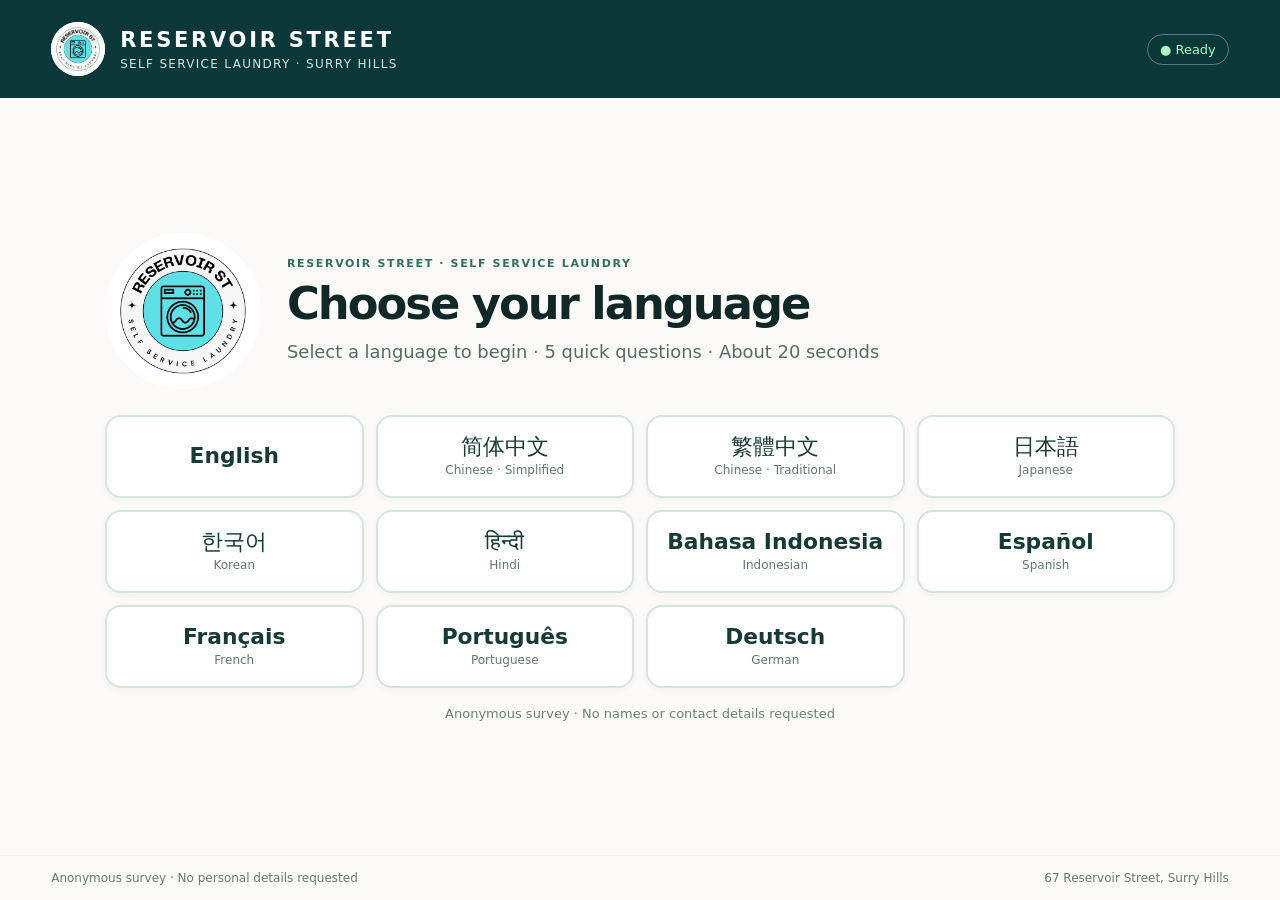
==== survey/index.html @ b6d3dd8f "Replace language dropdown with 11 large native-language tiles and original RSSL logo" ====
<!doctype html>
<html lang="en-AU">
<head>
  <meta charset="utf-8">
  <meta name="viewport" content="width=device-width, initial-scale=1, maximum-scale=1, viewport-fit=cover">
  <meta name="robots" content="noindex, nofollow">
  <meta name="application-name" content="RSSL Customer Survey">
  <meta name="theme-color" content="#0b3939">
  <meta name="description" content="Anonymous 20-second customer survey for Reservoir Street Self Service Laundry.">
  <link rel="manifest" href="manifest.webmanifest">
  <link rel="icon" href="../IMG_7178.jpeg" type="image/jpeg">
  <style>
:root { font-family: system-ui,-apple-system, BlinkMacSystemFont,"Segoe UI",Roboto,Arial,sans-serif; color:#102928; background:#e8f0ec; font-synthesis:none; }
* { box-sizing:border-box; } html,body{height:100%;margin:0} body{min-height:100dvh}
button{font:inherit;touch-action:manipulation;cursor:pointer;-webkit-tap-highlight-color:transparent}
.app-shell{min-height:100dvh;display:flex;flex-direction:column;max-width:1300px;margin:auto;background:#fbfaf6;box-shadow:0 0 45px #143e3720}
.topbar{display:flex;align-items:center;justify-content:space-between;gap:18px;background:#0b3939;color:#fff;padding:22px clamp(18px,4vw,54px)}
.brand{display:flex;align-items:center;gap:15px}.brand-mark{width:53px;height:53px;color:#c5efde;flex:none}.brand-mark svg{width:100%;height:100%}.brand-name{font-size:clamp(15px,2.1vw,21px);font-weight:850;letter-spacing:.13em}.brand-sub{margin-top:5px;font-size:clamp(9px,1.25vw,12px);letter-spacing:.11em;color:#cbe8df}
.connection{font-size:13px;padding:7px 12px;border:1px solid #ffffff55;border-radius:40px;white-space:nowrap}.connection.offline{color:#ffd29b;border-color:#eeb16d}.connection.online{color:#aff5c2}.connection.preview{color:#ffcf8a}
.setup-banner{background:#ffe5b8;color:#603812;padding:9px 26px;text-align:center;font-size:13px}
.view{flex:1;display:flex;justify-content:center;align-items:center;padding:clamp(24px,4vh,48px) clamp(20px,6vw,75px)}.panel{width:100%;max-width:960px;animation:rise .26s ease-out}
@keyframes rise{from{opacity:0;transform:translateY(10px)}to{opacity:1;transform:translateY(0)}}
.eyebrow{font-size:13px;font-weight:850;letter-spacing:.15em;text-transform:uppercase;color:#326f61;margin:0 0 14px}
h1{font-size:clamp(38px,6vw,67px);font-weight:780;letter-spacing:-.055em;line-height:1.07;margin:0;max-width:850px}p.subtitle{font-size:clamp(19px,2.35vw,26px);color:#526d67;line-height:1.4;margin:24px 0 35px;max-width:750px}
.hero-symbol{display:flex;align-items:center;gap:18px;margin-bottom:36px}.hero-symbol span{border-radius:22px;background:#e5f4ed;display:grid;place-items:center;width:66px;height:66px;font-size:32px}
.big-button{display:inline-flex;justify-content:center;align-items:center;gap:12px;min-height:78px;padding:18px 45px;border:0;border-radius:18px;background:#0b5a50;color:white;font-size:24px;font-weight:780;box-shadow:0 6px 18px #13493a24}.big-button:active{transform:scale(.99)}.big-button:focus-visible,.option:focus-visible,.link-button:focus-visible{outline:4px solid #dbab53;outline-offset:3px}
.muted{color:#69827b;font-size:15px;margin-top:22px}.question-head{display:flex;justify-content:space-between;align-items:center;gap:20px;margin-bottom:15px}.step{color:#406f64;font-size:16px;font-weight:800}.progress{display:flex;gap:8px;width:240px;max-width:45%}.progress b{height:7px;border-radius:20px;background:#e4eae6;flex:1}.progress b.active{background:#0d7662}
.question{font-size:clamp(31px,4.8vw,53px);font-weight:780;letter-spacing:-.05em;line-height:1.12;margin:0 0 14px}.help{font-size:17px;color:#60776e;margin:0 0 23px}
.options{display:grid;grid-template-columns:repeat(2,minmax(0,1fr));gap:14px}.option{display:flex;align-items:center;justify-content:space-between;text-align:left;padding:18px 24px;border:2px solid #d4e4dc;background:white;color:#173e38;border-radius:18px;min-height:84px;font-size:clamp(18px,2.1vw,23px);font-weight:720;line-height:1.25;box-shadow:0 1px 5px #19352b0d}.option:after{content:"↗";font-size:23px;font-weight:500;color:#89aca1;flex:none;margin-left:10px}.option:active{background:#dceddf;border-color:#0b7763}
.actions{display:flex;justify-content:space-between;align-items:center;gap:20px;margin-top:25px}.link-button{border:0;background:none;padding:15px 5px;color:#47685c;text-decoration:underline;text-underline-offset:4px;font-size:17px}.skip{margin-left:auto}
.complete-mark{width:80px;height:80px;display:grid;place-items:center;font-size:43px;color:#fff;background:#0f8069;border-radius:50%;margin-bottom:27px}
.note-box{background:#e9f5ef;border-left:5px solid #0f8069;border-radius:9px;padding:12px 16px;color:#406056;margin:30px 0;font-size:16px}.note-box.warn{border-color:#db8c25;background:#fff2db}
.footer{padding:15px clamp(18px,4vw,54px);display:flex;justify-content:space-between;gap:20px;color:#647b72;border-top:1px solid #e7ece6;font-size:12px}
@media(max-width:700px){.topbar{padding:14px 18px}.brand-mark{width:42px;height:42px}.brand-sub{font-size:9px}.connection{font-size:10px;padding:5px 7px}.view{align-items:flex-start;padding:28px 20px}.options{grid-template-columns:1fr;gap:10px}.option{min-height:66px;padding:13px 18px;font-size:19px}.big-button{width:100%;min-height:70px}.footer{font-size:10px;flex-direction:column;gap:4px}p.subtitle{margin:20px 0 26px}.hero-symbol{margin-bottom:22px}.question{font-size:34px}}
@media(max-height:650px) and (min-width:700px){.view{padding-top:15px;padding-bottom:15px}.option{min-height:64px;padding:11px 20px}.options{gap:10px}.question{font-size:38px}.help{margin-bottom:12px}.topbar{padding-top:10px;padding-bottom:10px}.footer{padding-top:7px;padding-bottom:7px}}
@media(prefers-reduced-motion:reduce){.panel{animation:none}}


/* Language selection, tap targets and compact tablet layouts. */
.topbar-side{display:flex;align-items:center;justify-content:flex-end;gap:12px;flex-wrap:wrap}
.language-control{display:flex;align-items:center;gap:9px}
.language-label{color:#c5e8df;font-size:11px;white-space:nowrap;font-weight:750;letter-spacing:.04em}
.language-select{font:inherit;font-size:16px;min-height:45px;max-width:205px;border-radius:10px;
  background:#f8fdfa;color:#153b34;border:1px solid #9bbeb1;padding:8px 11px;cursor:pointer}
.language-select:focus-visible{outline:3px solid #ffd487;outline-offset:2px}
@media(max-width:780px){
  .topbar{flex-wrap:wrap}
  .topbar-side{width:100%;justify-content:space-between;flex-wrap:nowrap}
  .language-label{font-size:10px}
  .language-select{max-width:180px;min-width:120px;font-size:15px}
  .connection{font-size:11px}
}

/* Kiosk first screen: logo and native-language tiles, no language dropdown. */
.brand-logo{height:54px;width:54px;flex:none;object-fit:cover;border-radius:50%;background:#fff}
.welcome-panel{max-width:1070px}
.welcome-intro{display:flex;align-items:center;justify-content:center;gap:26px;margin-bottom:26px}
.welcome-logo{display:block;width:156px;height:156px;object-fit:contain;border-radius:50%;background:#fff;flex:none}
.welcome-intro-text{min-width:0;flex:1}
.welcome-intro .eyebrow{font-size:11px;margin:0 0 10px}
.welcome-title{font-size:clamp(30px,3.5vw,48px);letter-spacing:-.045em;line-height:1.09;margin:0}
.welcome-subtitle{font-size:clamp(15px,1.4vw,19px);line-height:1.4;color:#526d67;margin:11px 0 0}
.language-grid{display:grid;grid-template-columns:repeat(4,minmax(0,1fr));gap:12px}
.language-tile{display:flex;flex-direction:column;align-items:center;justify-content:center;gap:4px;
  min-height:83px;padding:12px 9px;background:white;color:#163a35;border:2px solid #d5e4dc;
  border-radius:16px;cursor:pointer;box-shadow:0 2px 7px #19352b0b;transition:background .1s,border-color .1s,transform .1s}
.language-tile:hover,.language-tile:focus-visible{outline:3px solid #7ec8bd;outline-offset:1px;border-color:#0b7869;background:#edfaf6}
.language-tile:active{transform:scale(.975);background:#d4f3ea}
.language-native{font-size:clamp(18px,1.7vw,23px);font-weight:750;line-height:1.22;text-align:center}
.language-english{font-size:12px;font-weight:500;line-height:1.15;color:#5d7970;text-align:center}
.welcome-footnote{color:#688279;font-size:13px;text-align:center;margin:18px 0 0}
.lang-return{border:1px solid #d1e2da;border-radius:12px;background:#f2f9f6;
  padding:10px 12px;font-size:14px;color:#345e53;font-weight:650;white-space:nowrap;cursor:pointer}
.lang-return:focus-visible{outline:3px solid #d7a647;outline-offset:2px}
@media(max-width:1000px){
  .language-grid{grid-template-columns:repeat(3,minmax(0,1fr))}
  .welcome-logo{width:126px;height:126px}
  .welcome-intro{gap:20px}
  .language-tile{min-height:76px}
}
@media(max-width:700px){
  .brand-logo{height:43px;width:43px}
  .welcome-intro{flex-direction:column;gap:10px;text-align:center;margin-bottom:20px}
  .welcome-logo{height:112px;width:112px}
  .welcome-title{font-size:31px}
  .welcome-intro .eyebrow{font-size:10px}
  .language-grid{grid-template-columns:repeat(2,minmax(0,1fr));gap:10px}
  .language-tile{min-height:74px;padding:10px 5px}
  .language-native{font-size:20px}
  .language-english{font-size:11px}
  .lang-return{font-size:12px;padding:8px 9px}
  .question-head{flex-wrap:wrap;gap:8px}
}
@media(max-height:820px) and (min-width:701px){
  .welcome-logo{width:108px;height:108px}
  .welcome-intro{margin-bottom:14px;gap:18px}
  .language-tile{min-height:70px}
  .welcome-footnote{margin-top:12px}
  .view{padding-top:20px;padding-bottom:20px}
}
</style>
  <title>Reservoir Street Laundry · Customer survey</title>
</head>
<body>
  <div class="app-shell">
    <header class="topbar">
      <div class="brand">
        <img class="brand-logo" src="../IMG_7178.jpeg" alt="Reservoir Street Self Service Laundry logo" width="54" height="54">
        <div><div class="brand-name">RESERVOIR STREET</div><div class="brand-sub">SELF SERVICE LAUNDRY · SURRY HILLS</div></div>
      </div>
      <div class="topbar-side"><span id="connection" class="connection" role="status" aria-live="polite">Checking connection</span></div>
    </header>

    <div id="setup-banner" class="setup-banner" hidden><strong>PREVIEW MODE</strong> — Survey works, but answers are not stored. Connect Supabase before using with customers.</div>

    <main id="view" class="view" aria-live="polite"><section class="panel"><h1>Choose your language</h1><p class="subtitle">The survey is starting. If this message remains, please refresh the page.</p></section></main>

    <footer class="footer"><span id="footer-message">Anonymous survey · No personal details requested</span><span>67 Reservoir Street, Surry Hills</span></footer>
  </div>
  <script>
window.addEventListener('error', function(e) {
  var conn = document.getElementById('connection');
  var view = document.getElementById('view');
  if (conn && conn.textContent === 'Checking connection') {
    conn.textContent = 'Survey loading error';
    if (view) { view.textContent = 'The survey could not start. Please refresh this page. If this continues, contact staff.'; }
  }
});
</script>
<script>
// PUBLIC browser configuration. Use only the Supabase publishable key.
// Never place your Supabase secret key, database password or service-role key here.
window.RSSL_CONFIG = {
  supabaseUrl: 'https://mfsdnfhoifahvlsjzzxf.supabase.co',
  publishableKey: 'sb_publishable_FOhCuYIbI-jyBeMecTG98g_VpzN276d'
};

</script>
<script>
(() => {
  'use strict';
  const cfg = window.RSSL_CONFIG || {};
  const live = /^https:\/\/[a-z0-9-]+\.supabase\.co\/?$/i.test(cfg.supabaseUrl || '') && !!cfg.publishableKey;
  const ENDPOINT = live ? cfg.supabaseUrl.replace(/\/$/,'') + '/rest/v1/rssl_customer_surveys' : '';
  const QUEUE_KEY = 'rssl-survey-pending-v1';
  const questions = [
    {key:'visit_type', title:'Is this your first visit?', help:'Tap one answer. There are just five quick questions.', choices:[['first','Yes, first time'],['repeat','No, I’ve been before'],['unsure','Prefer not to say']]},
    {key:'discovery_source', title:'How did you first hear about us?', help:'Think about when you originally discovered this laundry.', choices:[['google_maps','Google Maps'],['google_search','Google Search'],['walk_by','Walking past'],['recommendation','Friend or family'],['other','Something else'],['unsure','Can’t remember']]},
    {key:'google_today', title:'Did you use Google to find us today?', help:'This includes checking the address or requesting directions.', choices:[['maps','Yes — Google Maps'],['search','Yes — Google Search'],['both','Yes — both'],['no','No'],['unsure','Not sure']]},
    {key:'experience', title:'How has your visit been?', help:'No problem if you have only just arrived.', choices:[['excellent','Excellent'],['good','Good'],['needs_work','Could be better'],['not_finished','I haven’t finished yet']]},
    {key:'improvement', title:'What could we improve?', help:'Optional — choose the most important thing, or skip.', choices:[['nothing','Nothing — all good'],['machines','Machine availability'],['cleanliness','Cleanliness'],['prices','Pricing'],['payment','Card payment'],['instructions','Instructions / signage'],['other','Something else']]}
  ];

  const LANGUAGE_PACKS = {"en":{"ui":["A little feedback makes a big difference","How did you find us?","Five quick questions, about 20 seconds. No name or contact details needed.","Start survey →","Thank you for supporting a local business.","QUESTION","Cancel","← Back","Skip this question →","Skip & finish","Thank you!","Your feedback helps improve Reservoir Street Laundry.","Your anonymous response was received.","Saved on this tablet. Upload not yet confirmed.","Saved on this tablet. It will send when internet returns.","Preview only — responses are not saved.","Couldn't save this response. Please tell staff.","Finish","This screen resets for the next customer.","Anonymous survey · No personal details requested","No answers were recorded."],"q":[["Is this your first visit?","Select one answer.","Yes, first time","No, I've been before","Prefer not to say"],["How did you first hear about us?","Think of when you originally discovered this laundry.","Google Maps","Google Search","Walking past","Friend or family","Something else","Can't remember"],["Did you use Google to find us today?","Including searching for our address or directions.","Yes — Google Maps","Yes — Google Search","Yes — both","No","Not sure"],["How has your visit been?","It's fine if you haven't finished yet.","Excellent","Good","Could be better","I haven't finished yet"],["What could we improve?","Optional — choose one, or skip.","Nothing — all good","Machine availability","Cleanliness","Pricing","Card payment","Instructions / signage","Something else"]]},"zh-CN":{"ui":["您的反馈让我们做得更好","您是怎样找到我们的？","只需回答五个简短问题，约20秒，无需填写个人信息。","开始问卷 →","感谢您支持本地商家。","问题","取消","← 返回","跳过此题 →","跳过并完成","谢谢您！","您的反馈将帮助我们改善洗衣店服务。","已收到您的匿名反馈。","已保存在本设备，但尚未确认上传成功。","已保存在本设备，联网后将自动上传。","预览模式：答案不会保存。","无法保存回答，请告知工作人员。","完成","页面将自动重置，供下一位顾客使用。","匿名问卷 · 无需填写个人信息","未记录任何回答。"],"q":[["这是您第一次来吗？","请选择一项。","是的，第一次","不是，我以前来过","不愿回答"],["您最初是怎样知道这家洗衣店的？","请回想第一次发现本店的方式。","谷歌地图","谷歌搜索","路过看到","朋友或家人推荐","其他方式","记不清了"],["您今天有使用谷歌来找我们吗？","包括查询地址或导航路线。","是，谷歌地图","是，谷歌搜索","两者都用了","没有","不确定"],["您对本次体验满意吗？","还没洗完也可以回答。","非常满意","满意","有待改善","还没结束"],["您觉得我们可以改善什么？","可选：请选择一项或跳过。","没有，一切都好","机器供应情况","清洁程度","价格","刷卡付款","使用说明或标识","其他"]]},"zh-TW":{"ui":["您的意見讓我們做得更好","您是怎麼找到我們的？","只要回答五個簡短問題，約20秒，無須提供個人資料。","開始問卷 →","感謝您支持本地商家。","問題","取消","← 返回","略過這題 →","略過並完成","謝謝您！","您的回饋能幫助我們改善洗衣店服務。","已收到您的匿名回覆。","已儲存在本裝置，但尚未確認上傳。","已儲存在本裝置，連線後將自動上傳。","預覽模式：回答不會儲存。","無法儲存回答，請通知工作人員。","完成","畫面將自動重設，供下一位顧客使用。","匿名問卷 · 無須提供個人資料","未記錄任何回答。"],"q":[["這是您第一次來嗎？","請選擇一項。","是，第一次","不是，我之前來過","不願回答"],["您最初是怎麼知道這家洗衣店的？","請回想第一次發現本店的方式。","Google 地圖","Google 搜尋","路過看到","朋友或家人推薦","其他方式","不記得了"],["您今天有用 Google 找我們嗎？","包括查詢地址或導航路線。","有，用 Google 地圖","有，用 Google 搜尋","兩者都有","沒有","不確定"],["您對這次體驗感覺如何？","還沒完成洗衣也可以回答。","非常好","好","有待改善","還沒完成"],["我們可以改善什麼？","選填：請選一項或略過。","沒有，一切都很好","機器使用情況","清潔程度","價格","刷卡付款","使用說明或標示","其他"]]},"ja":{"ui":["皆さまのご意見が改善につながります","当店をどのように知りましたか？","質問は5つ、約20秒で終わります。個人情報は不要です。","アンケートを開始 →","地域のお店を応援していただき、ありがとうございます。","質問","キャンセル","← 戻る","この質問をスキップ →","スキップして終了","ありがとうございます！","皆さまの声をサービス向上に役立てます。","匿名の回答を受け付けました。","端末に保存しました。送信はまだ確認できていません。","端末に保存しました。接続が戻ると送信されます。","プレビュー：回答は保存されません。","回答を保存できませんでした。スタッフにお知らせください。","完了","次のお客様のために自動で初期画面に戻ります。","匿名アンケート・個人情報は不要です","回答は記録されませんでした。"],"q":[["今回が初めてのご利用ですか？","1つ選んでください。","はい、初めてです","いいえ、利用したことがあります","回答しない"],["初めて当店を知ったきっかけは？","最初に当店を見つけた方法をお選びください。","Google マップ","Google 検索","通りがかり","友人・家族の紹介","その他","覚えていない"],["今日、当店を探すのに Google を使いましたか？","住所の検索や経路案内も含みます。","はい、Google マップ","はい、Google 検索","両方使った","使っていない","わからない"],["ご利用の感想はいかがですか？","まだ洗濯中でも回答できます。","とても良い","良い","改善してほしい","まだ利用中"],["改善してほしい点はありますか？","任意：1つ選ぶかスキップしてください。","特になし","機械の空き状況","清潔さ","料金","カード決済","案内・説明表示","その他"]]},"ko":{"ui":["여러분의 의견이 큰 도움이 됩니다","저희 매장을 어떻게 알게 되셨나요?","질문은 다섯 개, 약 20초면 끝납니다. 개인정보는 필요하지 않습니다.","설문 시작 →","지역 매장을 이용해 주셔서 감사합니다.","질문","취소","← 뒤로","이 질문 건너뛰기 →","건너뛰고 완료","감사합니다!","고객님의 의견은 더 나은 서비스를 만드는 데 도움이 됩니다.","익명 응답이 접수되었습니다.","기기에 저장했지만 업로드는 아직 확인되지 않았습니다.","기기에 저장했습니다. 인터넷이 연결되면 전송됩니다.","미리보기: 응답이 저장되지 않습니다.","응답을 저장할 수 없습니다. 직원에게 알려주세요.","완료","다음 고객을 위해 화면이 자동으로 초기화됩니다.","익명 설문 · 개인정보 입력 불필요","기록된 응답이 없습니다."],"q":[["처음 방문하셨나요?","하나를 선택해 주세요.","네, 처음입니다","아니요, 와 본 적이 있습니다","답변하지 않겠습니다"],["처음 저희 매장을 어떻게 알게 되셨나요?","매장을 처음 발견한 방법을 선택해 주세요.","Google 지도","Google 검색","지나가다가","친구 또는 가족 소개","기타","기억나지 않음"],["오늘 매장을 찾을 때 Google을 사용하셨나요?","주소나 길 찾기 검색도 포함합니다.","네, Google 지도","네, Google 검색","둘 다","아니요","잘 모르겠어요"],["이용 경험은 어떠셨나요?","아직 세탁 중이어도 괜찮습니다.","매우 좋음","좋음","개선이 필요함","아직 이용 중"],["개선하면 좋을 점은 무엇인가요?","선택사항: 하나를 고르거나 건너뛰세요.","없음, 모두 좋음","세탁기 이용 가능 여부","청결","가격","카드 결제","이용 안내 또는 표지판","기타"]]},"hi":{"ui":["आपकी राय से हमारी सेवा बेहतर होती है","आपको हमारे बारे में कैसे पता चला?","पाँच छोटे सवाल, लगभग 20 सेकंड। कोई व्यक्तिगत जानकारी नहीं चाहिए।","सर्वे शुरू करें →","स्थानीय व्यवसाय का समर्थन करने के लिए धन्यवाद।","प्रश्न","रद्द करें","← पीछे जाएँ","यह सवाल छोड़ें →","छोड़कर समाप्त करें","धन्यवाद!","आपकी राय से हम अपनी लॉन्ड्री बेहतर बना सकते हैं।","आपका गुमनाम जवाब प्राप्त हो गया है।","इस टैबलेट पर सहेजा गया है, अपलोड की पुष्टि बाकी है।","इस टैबलेट पर सहेजा गया है। इंटरनेट आने पर भेजा जाएगा।","सिर्फ पूर्वावलोकन — जवाब सहेजे नहीं जाएँगे।","जवाब सहेजा नहीं जा सका। कृपया स्टाफ को बताएँ।","समाप्त","अगले ग्राहक के लिए स्क्रीन अपने आप रीसेट होगी।","गुमनाम सर्वे · व्यक्तिगत जानकारी ज़रूरी नहीं","कोई जवाब दर्ज नहीं हुआ।"],"q":[["क्या यह आपकी पहली यात्रा है?","एक जवाब चुनें।","हाँ, पहली बार","नहीं, पहले भी आया/आई हूँ","जवाब नहीं देना चाहता/चाहती"],["आपको पहली बार इस लॉन्ड्री का पता कैसे चला?","याद करें कि आपने इसे पहली बार कैसे खोजा था।","Google मैप्स","Google सर्च","पास से गुजरते हुए","दोस्त या परिवार से","किसी और तरह से","याद नहीं"],["क्या आज यहाँ पहुँचने के लिए आपने Google इस्तेमाल किया?","पता या रास्ता खोजने को भी गिनें।","हाँ, Google मैप्स","हाँ, Google सर्च","हाँ, दोनों","नहीं","पता नहीं"],["यहाँ आपका अनुभव कैसा रहा?","अगर आपका काम अभी पूरा नहीं हुआ, तो भी ठीक है।","बहुत अच्छा","अच्छा","बेहतर हो सकता है","अभी काम पूरा नहीं हुआ"],["हम क्या बेहतर कर सकते हैं?","वैकल्पिक — एक चुनें या छोड़ दें।","कुछ नहीं, सब अच्छा है","मशीनों की उपलब्धता","सफाई","कीमतें","कार्ड से भुगतान","निर्देश या संकेत","कुछ और"]]},"id":{"ui":["Masukan Anda sangat berarti","Bagaimana Anda menemukan kami?","Lima pertanyaan singkat, sekitar 20 detik. Tidak perlu data pribadi.","Mulai survei →","Terima kasih telah mendukung usaha lokal.","PERTANYAAN","Batal","← Kembali","Lewati pertanyaan →","Lewati & selesai","Terima kasih!","Masukan Anda membantu meningkatkan layanan laundry kami.","Jawaban anonim Anda telah diterima.","Tersimpan di tablet ini, tetapi pengiriman belum dikonfirmasi.","Tersimpan di tablet ini. Akan dikirim saat internet kembali.","Pratinjau saja — jawaban tidak disimpan.","Jawaban gagal disimpan. Harap beri tahu staf.","Selesai","Layar akan kembali ke awal untuk pelanggan berikutnya.","Survei anonim · Tidak perlu data pribadi","Tidak ada jawaban yang dicatat."],"q":[["Apakah ini kunjungan pertama Anda?","Pilih satu jawaban.","Ya, pertama kali","Tidak, sudah pernah","Tidak ingin menjawab"],["Bagaimana pertama kali Anda mengetahui laundry ini?","Ingat saat pertama kali menemukan tempat ini.","Google Maps","Google Search","Lewat di depan toko","Teman atau keluarga","Cara lain","Tidak ingat"],["Apakah Anda memakai Google untuk menemukan kami hari ini?","Termasuk mencari alamat atau petunjuk arah.","Ya, Google Maps","Ya, Google Search","Ya, keduanya","Tidak","Tidak yakin"],["Bagaimana pengalaman Anda di sini?","Tidak masalah jika cucian belum selesai.","Sangat baik","Baik","Perlu ditingkatkan","Belum selesai"],["Apa yang bisa kami tingkatkan?","Opsional — pilih satu atau lewati.","Tidak ada, semua baik","Ketersediaan mesin","Kebersihan","Harga","Pembayaran kartu","Petunjuk atau papan informasi","Lainnya"]]},"es":{"ui":["Tu opinión nos ayuda a mejorar","¿Cómo nos encontraste?","Cinco preguntas rápidas, unos 20 segundos. No pedimos datos personales.","Empezar encuesta →","Gracias por apoyar a un negocio local.","PREGUNTA","Cancelar","← Atrás","Saltar pregunta →","Saltar y terminar","¡Gracias!","Tus respuestas nos ayudan a mejorar nuestra lavandería.","Hemos recibido tu respuesta anónima.","Guardada en esta tableta; aún no se confirma el envío.","Guardada en esta tableta. Se enviará al volver internet.","Solo vista previa: las respuestas no se guardan.","No se pudo guardar. Avisa al personal.","Terminar","La pantalla se reiniciará para el siguiente cliente.","Encuesta anónima · Sin datos personales","No se registraron respuestas."],"q":[["¿Es tu primera visita?","Elige una respuesta.","Sí, es mi primera vez","No, ya he venido","Prefiero no responder"],["¿Cómo conociste esta lavandería por primera vez?","Piensa en cómo la descubriste originalmente.","Google Maps","Búsqueda de Google","Pasando por delante","Amigos o familiares","Otro medio","No recuerdo"],["¿Usaste Google para encontrarnos hoy?","Incluye buscar la dirección o indicaciones.","Sí, Google Maps","Sí, Búsqueda de Google","Sí, ambos","No","No estoy seguro/a"],["¿Qué tal ha sido tu visita?","No importa si aún no has terminado.","Excelente","Buena","Podría mejorar","Aún no he terminado"],["¿Qué podríamos mejorar?","Opcional: elige una opción o sáltala.","Nada, todo bien","Disponibilidad de máquinas","Limpieza","Precios","Pago con tarjeta","Instrucciones o carteles","Otra cosa"]]},"fr":{"ui":["Votre avis nous aide à progresser","Comment nous avez-vous trouvés ?","Cinq questions rapides, environ 20 secondes. Aucune donnée personnelle demandée.","Commencer →","Merci de soutenir un commerce local.","QUESTION","Annuler","← Retour","Passer cette question →","Passer et terminer","Merci !","Votre avis nous aide à améliorer notre laverie.","Votre réponse anonyme a bien été reçue.","Enregistrée sur cette tablette ; envoi non confirmé.","Enregistrée sur cette tablette. Envoi dès le retour d'Internet.","Aperçu uniquement : réponses non enregistrées.","Impossible d'enregistrer. Prévenez le personnel.","Terminer","L'écran se réinitialisera pour le prochain client.","Enquête anonyme · Aucune donnée personnelle","Aucune réponse enregistrée."],"q":[["Est-ce votre première visite ?","Choisissez une réponse.","Oui, première visite","Non, je suis déjà venu(e)","Je préfère ne pas répondre"],["Comment avez-vous découvert cette laverie ?","Pensez à la toute première fois.","Google Maps","Recherche Google","En passant devant","Amis ou famille","Autrement","Je ne me souviens pas"],["Avez-vous utilisé Google pour venir aujourd'hui ?","Y compris pour l'adresse ou l'itinéraire.","Oui, Google Maps","Oui, Recherche Google","Oui, les deux","Non","Je ne sais pas"],["Comment se passe votre visite ?","Vous pouvez répondre même si ce n'est pas fini.","Excellente","Bonne","À améliorer","Je n'ai pas encore terminé"],["Que pourrions-nous améliorer ?","Facultatif : choisissez une réponse ou passez.","Rien, tout va bien","Disponibilité des machines","Propreté","Prix","Paiement par carte","Consignes ou signalisation","Autre chose"]]},"pt-BR":{"ui":["Sua opinião faz a diferença","Como você nos encontrou?","Cinco perguntas rápidas, cerca de 20 segundos. Sem dados pessoais.","Começar pesquisa →","Obrigado por apoiar um negócio local.","PERGUNTA","Cancelar","← Voltar","Pular pergunta →","Pular e concluir","Obrigado!","Sua opinião ajuda a melhorar nossa lavanderia.","Sua resposta anônima foi recebida.","Salva neste tablet, mas o envio ainda não foi confirmado.","Salva neste tablet. Será enviada quando a internet voltar.","Apenas prévia — as respostas não serão salvas.","Não foi possível salvar. Avise a equipe.","Concluir","A tela será reiniciada para o próximo cliente.","Pesquisa anônima · Sem dados pessoais","Nenhuma resposta foi registrada."],"q":[["É sua primeira visita?","Escolha uma resposta.","Sim, primeira vez","Não, já vim antes","Prefiro não responder"],["Como conheceu esta lavanderia pela primeira vez?","Pense em quando descobriu este lugar.","Google Maps","Pesquisa Google","Passando em frente","Amigos ou família","De outra forma","Não lembro"],["Você usou o Google para nos encontrar hoje?","Inclui buscar o endereço ou a rota.","Sim, Google Maps","Sim, Pesquisa Google","Sim, os dois","Não","Não tenho certeza"],["Como foi sua experiência?","Tudo bem se ainda não terminou.","Excelente","Boa","Poderia melhorar","Ainda não terminei"],["O que podemos melhorar?","Opcional — escolha uma opção ou pule.","Nada, tudo ótimo","Disponibilidade das máquinas","Limpeza","Preços","Pagamento com cartão","Instruções ou placas","Outra coisa"]]},"de":{"ui":["Ihr Feedback hilft uns, besser zu werden","Wie haben Sie uns gefunden?","Fünf kurze Fragen, etwa 20 Sekunden. Keine persönlichen Daten nötig.","Umfrage starten →","Vielen Dank, dass Sie ein lokales Geschäft unterstützen.","FRAGE","Abbrechen","← Zurück","Frage überspringen →","Überspringen & beenden","Vielen Dank!","Ihr Feedback hilft uns, unseren Waschsalon zu verbessern.","Ihre anonyme Antwort ist eingegangen.","Auf diesem Tablet gespeichert; Übertragung noch nicht bestätigt.","Auf diesem Tablet gespeichert. Wird bei Internetverbindung übertragen.","Nur Vorschau – Antworten werden nicht gespeichert.","Speichern fehlgeschlagen. Bitte Personal informieren.","Fertig","Der Bildschirm wird für den nächsten Gast zurückgesetzt.","Anonyme Umfrage · Keine persönlichen Daten","Es wurden keine Antworten erfasst."],"q":[["Sind Sie zum ersten Mal hier?","Bitte eine Antwort auswählen.","Ja, zum ersten Mal","Nein, ich war schon hier","Keine Angabe"],["Wie haben Sie diesen Waschsalon zuerst entdeckt?","Denken Sie an den ersten Kontakt.","Google Maps","Google-Suche","Beim Vorbeigehen","Freunde oder Familie","Anders","Weiß ich nicht mehr"],["Haben Sie heute Google genutzt, um uns zu finden?","Auch Adresssuche oder Wegbeschreibung zählen.","Ja, Google Maps","Ja, Google-Suche","Ja, beides","Nein","Weiß nicht"],["Wie war Ihr Besuch bisher?","Auch wenn Sie noch nicht fertig sind.","Ausgezeichnet","Gut","Verbesserungswürdig","Ich bin noch nicht fertig"],["Was könnten wir verbessern?","Optional – eine Antwort wählen oder überspringen.","Nichts, alles gut","Verfügbarkeit der Maschinen","Sauberkeit","Preise","Kartenzahlung","Anleitungen oder Beschilderung","Sonstiges"]]}};
  const LANGUAGE_CHOICES = [
    {code:'en',native:'English',english:'English'},
    {code:'zh-CN',native:'简体中文',english:'Chinese · Simplified'},
    {code:'zh-TW',native:'繁體中文',english:'Chinese · Traditional'},
    {code:'ja',native:'日本語',english:'Japanese'},
    {code:'ko',native:'한국어',english:'Korean'},
    {code:'hi',native:'हिन्दी',english:'Hindi'},
    {code:'id',native:'Bahasa Indonesia',english:'Indonesian'},
    {code:'es',native:'Español',english:'Spanish'},
    {code:'fr',native:'Français',english:'French'},
    {code:'pt-BR',native:'Português',english:'Portuguese'},
    {code:'de',native:'Deutsch',english:'German'}
  ];
  const footerMessage = document.getElementById('footer-message');
  let language = 'en';
  function ui(i){return (LANGUAGE_PACKS[language] || LANGUAGE_PACKS.en).ui[i];}
  function translation(i){return (LANGUAGE_PACKS[language] || LANGUAGE_PACKS.en).q[i];}
  function chooseLanguage(value){
    language = Object.prototype.hasOwnProperty.call(LANGUAGE_PACKS,value) ? value : 'en';
    document.documentElement.lang = language;
    footerMessage.textContent = ui(19);
  }

  const view=document.getElementById('view'), connection=document.getElementById('connection'), banner=document.getElementById('setup-banner');
  let step=-1, answers={}, idleHandle=null, thanksHandle=null, sending=false, lastUploadError=false;
  if (!live) banner.hidden=false;
  function el(tag,cls,txt){let n=document.createElement(tag); if(cls)n.className=cls;if(txt!==undefined)n.textContent=txt;return n;}
  function panel(){const n=el('section','panel');view.replaceChildren(n);resetIdle();return n;}
  function clearTimers(){clearTimeout(idleHandle);clearTimeout(thanksHandle);}
  function resetIdle(){clearTimeout(idleHandle);if(step>=0 && step<questions.length) idleHandle=setTimeout(welcome,120000);}
  document.addEventListener('pointerdown',()=>{if(step>=0 && step<questions.length)resetIdle();},{passive:true});
  document.addEventListener('keydown',()=>{if(step>=0 && step<questions.length)resetIdle();});

  function renderWelcome(){
    step=-1;
    const p=panel();
    p.className='panel welcome-panel';
    const intro=el('div','welcome-intro');
    const logo=el('img','welcome-logo');
    logo.src='../IMG_7178.jpeg';
    logo.alt='Reservoir Street Self Service Laundry';
    logo.width=156;logo.height=156;
    const introText=el('div','welcome-intro-text');
    introText.append(
      el('p','eyebrow','RESERVOIR STREET · SELF SERVICE LAUNDRY'),
      el('h1','welcome-title','Choose your language'),
      el('p','welcome-subtitle','Select a language to begin · 5 quick questions · About 20 seconds')
    );
    intro.append(logo,introText);
    p.append(intro);
    const grid=el('div','language-grid');
    LANGUAGE_CHOICES.forEach(({code,native,english})=>{
      const tile=el('button','language-tile');
      tile.type='button';
      tile.setAttribute('lang',code);
      tile.setAttribute('aria-label','Start survey in '+english);
      tile.append(el('span','language-native',native));
      if(native!==english)tile.append(el('span','language-english',english));
      tile.addEventListener('click',()=>{
        chooseLanguage(code);
        renderQuestion(0);
      });
      grid.append(tile);
    });
    p.append(grid,el('p','welcome-footnote','Anonymous survey · No names or contact details requested'));
  }
  function welcome(){
    clearTimers();answers={};language='en';
    document.documentElement.lang='en';footerMessage.textContent=ui(19);
    renderWelcome();
  }

  function renderQuestion(idx){
    clearTimeout(thanksHandle);step=idx;
    const q=questions[idx],tr=translation(idx),p=panel();
    const h=el('div','question-head');
    h.append(el('span','step',ui(5)+' '+(idx+1)+' / '+questions.length));
    const prog=el('div','progress');
    prog.setAttribute('aria-label',ui(5)+' '+(idx+1)+' / '+questions.length);
    questions.forEach((_,i)=>prog.append(el('b',i<=idx?'active':'')));
    h.append(prog);
    const changeLanguage=el('button','lang-return','🌐 Languages');
    changeLanguage.type='button';
    changeLanguage.setAttribute('aria-label','Change survey language');
    changeLanguage.addEventListener('click',welcome);
    h.append(changeLanguage);
    p.append(h,el('h2','question',tr[0]),el('p','help',tr[1]));
    const opts=el('div','options');
    q.choices.forEach(([value],i)=>{
      const b=el('button','option',tr[i+2]);b.type='button';
      b.addEventListener('click',()=>select(value));opts.append(b);
    });
    p.append(opts);
    const actions=el('div','actions'),back=el('button','link-button',idx===0?ui(6):ui(7));
    back.type='button';back.addEventListener('click',()=>idx===0?welcome():renderQuestion(idx-1));
    actions.append(back);
    const skip=el('button','link-button skip',idx===4?ui(9):ui(8));
    skip.type='button';skip.addEventListener('click',()=>select(null));
    actions.append(skip);p.append(actions);
  }
  function select(value){if(step<0||step>=questions.length||sending)return;answers[questions[step].key]=value;const next=step+1;if(next<questions.length)renderQuestion(next);else submit();}
  function uuid(){if(self.crypto&&crypto.randomUUID)return crypto.randomUUID();throw new Error('Secure context required for new submissions');}
  function loadQueue(){try{const x=JSON.parse(localStorage.getItem(QUEUE_KEY)||'[]');return Array.isArray(x)?x:[]}catch{return []}}
  function saveQueue(q){localStorage.setItem(QUEUE_KEY,JSON.stringify(q));}
  async function send(payload){
    const controller=new AbortController();
    const timeout=setTimeout(()=>controller.abort(),12000);
    try {
      const res=await fetch(ENDPOINT,{method:'POST',mode:'cors',cache:'no-store',signal:controller.signal,headers:{'apikey':cfg.publishableKey,'Content-Type':'application/json','Prefer':'return=minimal'},body:JSON.stringify(payload)});
      if(res.ok)return true;
      const message=await res.text().catch(()=>'');
      if(res.status===409 && /23505|duplicate key|unique constraint/i.test(message))return true;
      throw new Error(`Submission failed (${res.status}): ${message.substring(0,250)}`);
    } finally { clearTimeout(timeout); }
  }
  let syncing=false;
  async function flush(){if(!live||syncing||!navigator.onLine)return;syncing=true;try{
    const queued=loadQueue();
    for(const payload of queued){
      try{
        await send(payload);
        lastUploadError=false;
        saveQueue(loadQueue().filter(item=>item.submission_id!==payload.submission_id));
      }catch(e){lastUploadError=true; console.error(e);break;}
    }
  }finally{syncing=false;updateConnection()}}
  async function submit(){if(sending)return;sending=true;const snapshot={...answers};clearTimers();step=questions.length;const p=panel();
    let result='demo';
    if(!Object.values(snapshot).some(v=>v!==null && v!==undefined)){result='empty';}
    else if(live){try{const payload={submission_id:uuid(),answered_at:new Date().toISOString(),visit_type:snapshot.visit_type??null,discovery_source:snapshot.discovery_source??null,google_today:snapshot.google_today??null,experience:snapshot.experience??null,improvement:snapshot.improvement??null};
      const pending=loadQueue();pending.push(payload);saveQueue(pending);result='queued';
      if(navigator.onLine){await flush();result=loadQueue().some(a=>a.submission_id===payload.submission_id)?'queued':'saved';}
    }catch(e){console.error(e);result='problem';}}

    p.append(el('div','complete-mark','✓'),el('h1','',ui(10)),el('p','subtitle',ui(11)));
    const msg=el('div','note-box'+((result==='queued'||result==='problem')?' warn':''));
    const messages={saved:ui(12),queued:navigator.onLine?ui(13):ui(14),demo:ui(15),problem:ui(16),empty:ui(20)};
    msg.textContent=messages[result] || ui(16);p.append(msg);
    const b=el('button','big-button',ui(17));b.type='button';b.addEventListener('click',welcome);
    p.append(b,el('p','muted',ui(18)));
    thanksHandle=setTimeout(welcome,9000);sending=false;updateConnection();
  }
  function updateConnection(){
    if(!live){connection.className='connection preview';connection.textContent='Preview';return;}
    let pending=loadQueue().length;if(!navigator.onLine){connection.className='connection offline';connection.textContent=`Offline · ${pending} pending`;}
    else if(pending){connection.className='connection offline';connection.textContent=lastUploadError?`Upload issue · ${pending} pending`:`${pending} waiting to sync`;}
    else{connection.className='connection online';connection.textContent='● Ready';}
  }
  window.addEventListener('online',()=>{updateConnection();flush();});window.addEventListener('offline',updateConnection);
  window.addEventListener('storage',updateConnection);
  // All survey logic is bundled into this HTML. Network-first offline cache supports kiosk startup.
  if('serviceWorker' in navigator){window.addEventListener('load',()=>navigator.serviceWorker.register('./sw.js').catch(()=>{}));}
  updateConnection();welcome();if(live){flush();setInterval(flush,30000);}
})();
</script>
</body>
</html>
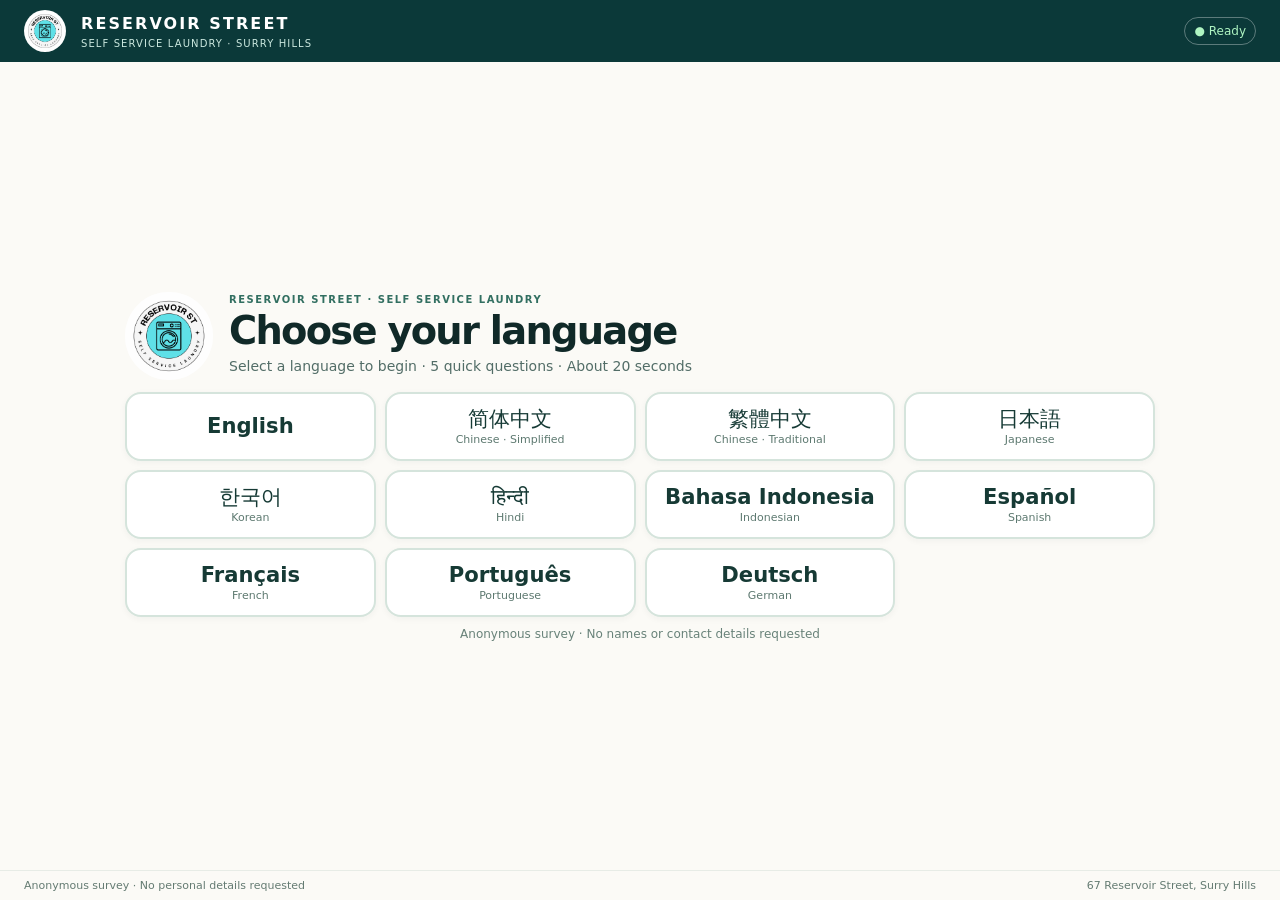
==== commit c0dd4d41: "Tune RSSL survey for Galaxy Tab A11+ 16:10 portrait/landscape and large touch targets" ====
--- a/survey/index.html
+++ b/survey/index.html
@@ -38,16 +38,9 @@
 
 /* Language selection, tap targets and compact tablet layouts. */
 .topbar-side{display:flex;align-items:center;justify-content:flex-end;gap:12px;flex-wrap:wrap}
-.language-control{display:flex;align-items:center;gap:9px}
-.language-label{color:#c5e8df;font-size:11px;white-space:nowrap;font-weight:750;letter-spacing:.04em}
-.language-select{font:inherit;font-size:16px;min-height:45px;max-width:205px;border-radius:10px;
-  background:#f8fdfa;color:#153b34;border:1px solid #9bbeb1;padding:8px 11px;cursor:pointer}
-.language-select:focus-visible{outline:3px solid #ffd487;outline-offset:2px}
 @media(max-width:780px){
   .topbar{flex-wrap:wrap}
   .topbar-side{width:100%;justify-content:space-between;flex-wrap:nowrap}
-  .language-label{font-size:10px}
-  .language-select{max-width:180px;min-width:120px;font-size:15px}
   .connection{font-size:11px}
 }
 
@@ -98,6 +91,69 @@
   .welcome-footnote{margin-top:12px}
   .view{padding-top:20px;padding-bottom:20px}
 }
+
+/* Samsung Galaxy Tab A11+ (11-inch, 16:10) and similar kiosk tablets.
+   All rules use the browser viewport, never device sniffing or fixed pixels. */
+html,body{max-width:100%;overflow-x:hidden}
+.app-shell{width:100%;min-height:100vh;min-height:100dvh}
+.topbar,.brand,.topbar-side,.view,.panel{min-width:0}
+.topbar{padding-top:max(14px,env(safe-area-inset-top));}
+.footer{padding-bottom:max(12px,env(safe-area-inset-bottom));}
+.language-tile,.option,.big-button,.link-button,.lang-return{touch-action:manipulation}
+.language-native,.language-english,.option,.question,.help{overflow-wrap:break-word}
+@media (min-width:540px) and (max-width:800px) and (orientation:portrait){
+  /* Avoid a nine-row question screen on an 11-inch portrait tablet. */
+  .options{grid-template-columns:repeat(2,minmax(0,1fr));gap:11px}
+  .option{min-height:68px;padding:13px 15px;font-size:19px}
+  .view{padding:24px 30px}
+  .question{font-size:clamp(31px,5vw,43px)}
+  .language-grid{grid-template-columns:repeat(3,minmax(0,1fr))}
+  .language-tile{min-height:76px}
+}
+@media (orientation:landscape) and (min-width:800px) and (max-height:900px){
+  /* Three rows for 11 language tiles, and no fifth row for Q5 choices. */
+  .topbar{padding:10px 24px;gap:12px}
+  .brand-logo{width:42px;height:42px}
+  .brand-name{font-size:16px}
+  .brand-sub{font-size:10px}
+  .connection{font-size:12px;padding:6px 9px}
+  .view{align-items:center;padding:10px 28px}
+  .panel{max-width:1030px}
+  .language-grid{grid-template-columns:repeat(4,minmax(0,1fr));gap:9px}
+  .language-tile{min-height:69px;padding:8px 7px;gap:2px}
+  .language-native{font-size:clamp(17px,1.65vw,22px)}
+  .language-english{font-size:11px}
+  .welcome-logo{width:88px;height:88px}
+  .welcome-intro{margin-bottom:12px;gap:16px}
+  .welcome-title{font-size:clamp(28px,3vw,41px)}
+  .welcome-subtitle{font-size:14px;margin-top:5px}
+  .welcome-intro .eyebrow{font-size:10px;margin-bottom:5px}
+  .welcome-footnote{font-size:12px;margin-top:10px}
+  .options{grid-template-columns:repeat(3,minmax(0,1fr));gap:9px}
+  .option{min-height:65px;padding:9px 14px;font-size:clamp(17px,1.6vw,21px)}
+  .option:after{font-size:19px;margin-left:6px}
+  .question-head{margin-bottom:9px}
+  .question{font-size:clamp(29px,3.3vw,41px);margin-bottom:8px}
+  .help{font-size:15px;margin-bottom:12px}
+  .actions{margin-top:10px}
+  .link-button{padding:10px 4px;font-size:15px}
+  .footer{padding:8px 24px;font-size:11px}
+}
+@media (orientation:landscape) and (min-width:800px) and (max-height:650px){
+  /* Browser toolbar visible, larger text setting, or split-screen. */
+  .topbar{padding:7px 20px}
+  .brand-logo{width:36px;height:36px}
+  .view{padding:7px 20px;align-items:flex-start}
+  .welcome-logo{width:70px;height:70px}
+  .welcome-intro{margin-bottom:8px}
+  .language-tile{min-height:62px;padding:6px}
+  .language-grid{gap:7px}
+  .welcome-footnote{margin-top:6px}
+  .option{min-height:56px;padding:8px 11px}
+  .question{font-size:30px}
+  .footer{padding:5px 20px}
+}
+
 </style>
   <title>Reservoir Street Laundry · Customer survey</title>
 </head>
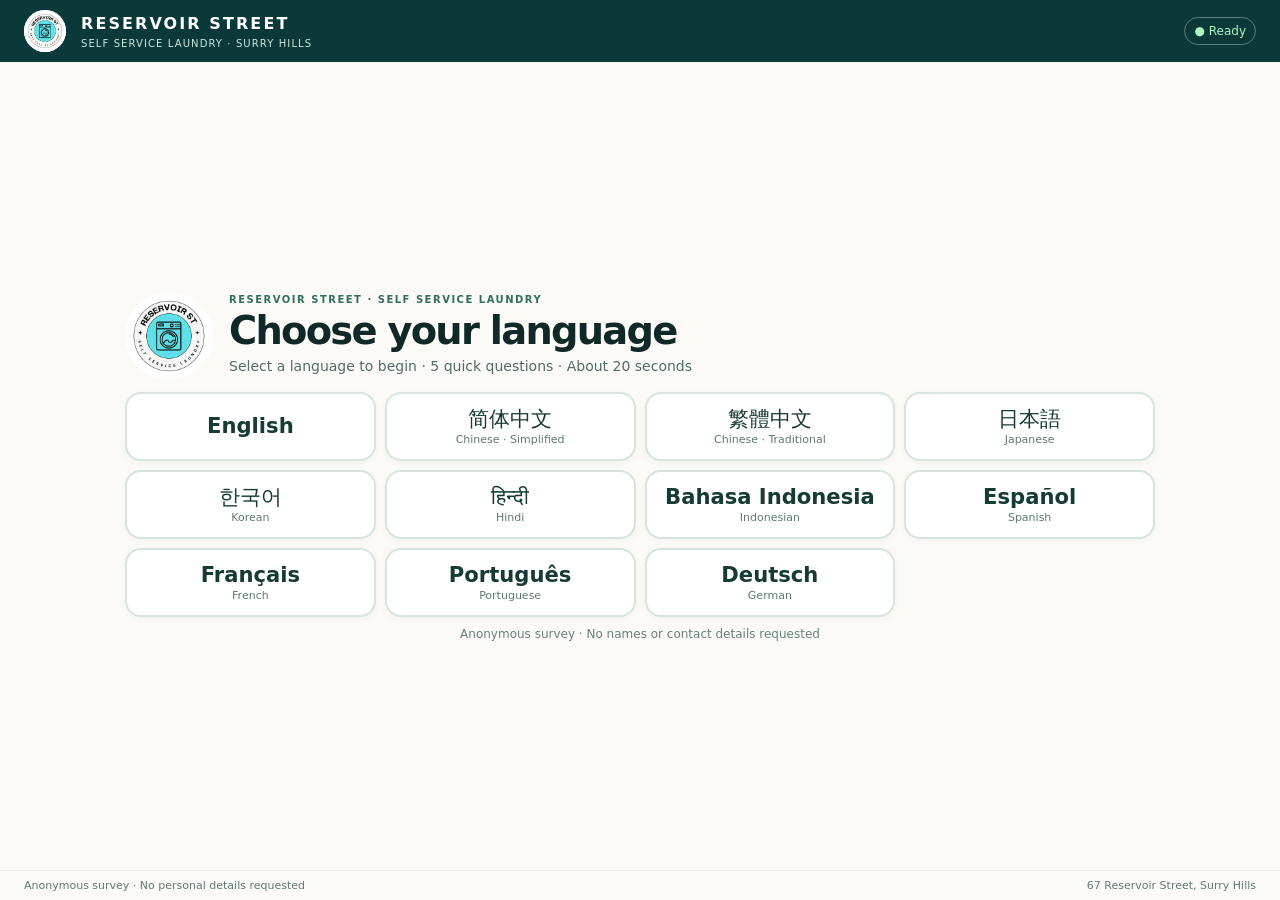
==== commit 89fea08c: "Launch acquisition survey V2 after verified Supabase public INSERT and branch readback" ====
--- a/survey/index.html
+++ b/survey/index.html
@@ -195,19 +195,51 @@
 <script>
 (() => {
   'use strict';
+  // V2 enabled after verified additive schema migration and live public-key
+  // INSERT/readback/cleanup tests for both first-time and returning branches.
+  const ACQUISITION_V2_ENABLED = true;
+  // Non-writing preview of the new flow (safe before migration):
+  // /survey/?preview_v2=1
+  const ACQUISITION_PREVIEW = new URLSearchParams(window.location?.search || '').get('preview_v2') === '1';
+  const ACQUISITION_V2_ACTIVE = ACQUISITION_V2_ENABLED || ACQUISITION_PREVIEW;
   const cfg = window.RSSL_CONFIG || {};
-  const live = /^https:\/\/[a-z0-9-]+\.supabase\.co\/?$/i.test(cfg.supabaseUrl || '') && !!cfg.publishableKey;
+  const live = /^https:\/\/[a-z0-9-]+\.supabase\.co\/?$/i.test(cfg.supabaseUrl || '') && !!cfg.publishableKey && !ACQUISITION_PREVIEW;
   const ENDPOINT = live ? cfg.supabaseUrl.replace(/\/$/,'') + '/rest/v1/rssl_customer_surveys' : '';
   const QUEUE_KEY = 'rssl-survey-pending-v1';
-  const questions = [
+  const questionsLegacy = [
     {key:'visit_type', title:'Is this your first visit?', help:'Tap one answer. There are just five quick questions.', choices:[['first','Yes, first time'],['repeat','No, I’ve been before'],['unsure','Prefer not to say']]},
     {key:'discovery_source', title:'How did you first hear about us?', help:'Think about when you originally discovered this laundry.', choices:[['google_maps','Google Maps'],['google_search','Google Search'],['walk_by','Walking past'],['recommendation','Friend or family'],['other','Something else'],['unsure','Can’t remember']]},
     {key:'google_today', title:'Did you use Google to find us today?', help:'This includes checking the address or requesting directions.', choices:[['maps','Yes — Google Maps'],['search','Yes — Google Search'],['both','Yes — both'],['no','No'],['unsure','Not sure']]},
     {key:'experience', title:'How has your visit been?', help:'No problem if you have only just arrived.', choices:[['excellent','Excellent'],['good','Good'],['needs_work','Could be better'],['not_finished','I haven’t finished yet']]},
     {key:'improvement', title:'What could we improve?', help:'Optional — choose the most important thing, or skip.', choices:[['nothing','Nothing — all good'],['machines','Machine availability'],['cleanliness','Cleanliness'],['prices','Pricing'],['payment','Card payment'],['instructions','Instructions / signage'],['other','Something else']]}
   ];
-
-  const LANGUAGE_PACKS = {"en":{"ui":["A little feedback makes a big difference","How did you find us?","Five quick questions, about 20 seconds. No name or contact details needed.","Start survey →","Thank you for supporting a local business.","QUESTION","Cancel","← Back","Skip this question →","Skip & finish","Thank you!","Your feedback helps improve Reservoir Street Laundry.","Your anonymous response was received.","Saved on this tablet. Upload not yet confirmed.","Saved on this tablet. It will send when internet returns.","Preview only — responses are not saved.","Couldn't save this response. Please tell staff.","Finish","This screen resets for the next customer.","Anonymous survey · No personal details requested","No answers were recorded."],"q":[["Is this your first visit?","Select one answer.","Yes, first time","No, I've been before","Prefer not to say"],["How did you first hear about us?","Think of when you originally discovered this laundry.","Google Maps","Google Search","Walking past","Friend or family","Something else","Can't remember"],["Did you use Google to find us today?","Including searching for our address or directions.","Yes — Google Maps","Yes — Google Search","Yes — both","No","Not sure"],["How has your visit been?","It's fine if you haven't finished yet.","Excellent","Good","Could be better","I haven't finished yet"],["What could we improve?","Optional — choose one, or skip.","Nothing — all good","Machine availability","Cleanliness","Pricing","Card payment","Instructions / signage","Something else"]]},"zh-CN":{"ui":["您的反馈让我们做得更好","您是怎样找到我们的？","只需回答五个简短问题，约20秒，无需填写个人信息。","开始问卷 →","感谢您支持本地商家。","问题","取消","← 返回","跳过此题 →","跳过并完成","谢谢您！","您的反馈将帮助我们改善洗衣店服务。","已收到您的匿名反馈。","已保存在本设备，但尚未确认上传成功。","已保存在本设备，联网后将自动上传。","预览模式：答案不会保存。","无法保存回答，请告知工作人员。","完成","页面将自动重置，供下一位顾客使用。","匿名问卷 · 无需填写个人信息","未记录任何回答。"],"q":[["这是您第一次来吗？","请选择一项。","是的，第一次","不是，我以前来过","不愿回答"],["您最初是怎样知道这家洗衣店的？","请回想第一次发现本店的方式。","谷歌地图","谷歌搜索","路过看到","朋友或家人推荐","其他方式","记不清了"],["您今天有使用谷歌来找我们吗？","包括查询地址或导航路线。","是，谷歌地图","是，谷歌搜索","两者都用了","没有","不确定"],["您对本次体验满意吗？","还没洗完也可以回答。","非常满意","满意","有待改善","还没结束"],["您觉得我们可以改善什么？","可选：请选择一项或跳过。","没有，一切都好","机器供应情况","清洁程度","价格","刷卡付款","使用说明或标识","其他"]]},"zh-TW":{"ui":["您的意見讓我們做得更好","您是怎麼找到我們的？","只要回答五個簡短問題，約20秒，無須提供個人資料。","開始問卷 →","感謝您支持本地商家。","問題","取消","← 返回","略過這題 →","略過並完成","謝謝您！","您的回饋能幫助我們改善洗衣店服務。","已收到您的匿名回覆。","已儲存在本裝置，但尚未確認上傳。","已儲存在本裝置，連線後將自動上傳。","預覽模式：回答不會儲存。","無法儲存回答，請通知工作人員。","完成","畫面將自動重設，供下一位顧客使用。","匿名問卷 · 無須提供個人資料","未記錄任何回答。"],"q":[["這是您第一次來嗎？","請選擇一項。","是，第一次","不是，我之前來過","不願回答"],["您最初是怎麼知道這家洗衣店的？","請回想第一次發現本店的方式。","Google 地圖","Google 搜尋","路過看到","朋友或家人推薦","其他方式","不記得了"],["您今天有用 Google 找我們嗎？","包括查詢地址或導航路線。","有，用 Google 地圖","有，用 Google 搜尋","兩者都有","沒有","不確定"],["您對這次體驗感覺如何？","還沒完成洗衣也可以回答。","非常好","好","有待改善","還沒完成"],["我們可以改善什麼？","選填：請選一項或略過。","沒有，一切都很好","機器使用情況","清潔程度","價格","刷卡付款","使用說明或標示","其他"]]},"ja":{"ui":["皆さまのご意見が改善につながります","当店をどのように知りましたか？","質問は5つ、約20秒で終わります。個人情報は不要です。","アンケートを開始 →","地域のお店を応援していただき、ありがとうございます。","質問","キャンセル","← 戻る","この質問をスキップ →","スキップして終了","ありがとうございます！","皆さまの声をサービス向上に役立てます。","匿名の回答を受け付けました。","端末に保存しました。送信はまだ確認できていません。","端末に保存しました。接続が戻ると送信されます。","プレビュー：回答は保存されません。","回答を保存できませんでした。スタッフにお知らせください。","完了","次のお客様のために自動で初期画面に戻ります。","匿名アンケート・個人情報は不要です","回答は記録されませんでした。"],"q":[["今回が初めてのご利用ですか？","1つ選んでください。","はい、初めてです","いいえ、利用したことがあります","回答しない"],["初めて当店を知ったきっかけは？","最初に当店を見つけた方法をお選びください。","Google マップ","Google 検索","通りがかり","友人・家族の紹介","その他","覚えていない"],["今日、当店を探すのに Google を使いましたか？","住所の検索や経路案内も含みます。","はい、Google マップ","はい、Google 検索","両方使った","使っていない","わからない"],["ご利用の感想はいかがですか？","まだ洗濯中でも回答できます。","とても良い","良い","改善してほしい","まだ利用中"],["改善してほしい点はありますか？","任意：1つ選ぶかスキップしてください。","特になし","機械の空き状況","清潔さ","料金","カード決済","案内・説明表示","その他"]]},"ko":{"ui":["여러분의 의견이 큰 도움이 됩니다","저희 매장을 어떻게 알게 되셨나요?","질문은 다섯 개, 약 20초면 끝납니다. 개인정보는 필요하지 않습니다.","설문 시작 →","지역 매장을 이용해 주셔서 감사합니다.","질문","취소","← 뒤로","이 질문 건너뛰기 →","건너뛰고 완료","감사합니다!","고객님의 의견은 더 나은 서비스를 만드는 데 도움이 됩니다.","익명 응답이 접수되었습니다.","기기에 저장했지만 업로드는 아직 확인되지 않았습니다.","기기에 저장했습니다. 인터넷이 연결되면 전송됩니다.","미리보기: 응답이 저장되지 않습니다.","응답을 저장할 수 없습니다. 직원에게 알려주세요.","완료","다음 고객을 위해 화면이 자동으로 초기화됩니다.","익명 설문 · 개인정보 입력 불필요","기록된 응답이 없습니다."],"q":[["처음 방문하셨나요?","하나를 선택해 주세요.","네, 처음입니다","아니요, 와 본 적이 있습니다","답변하지 않겠습니다"],["처음 저희 매장을 어떻게 알게 되셨나요?","매장을 처음 발견한 방법을 선택해 주세요.","Google 지도","Google 검색","지나가다가","친구 또는 가족 소개","기타","기억나지 않음"],["오늘 매장을 찾을 때 Google을 사용하셨나요?","주소나 길 찾기 검색도 포함합니다.","네, Google 지도","네, Google 검색","둘 다","아니요","잘 모르겠어요"],["이용 경험은 어떠셨나요?","아직 세탁 중이어도 괜찮습니다.","매우 좋음","좋음","개선이 필요함","아직 이용 중"],["개선하면 좋을 점은 무엇인가요?","선택사항: 하나를 고르거나 건너뛰세요.","없음, 모두 좋음","세탁기 이용 가능 여부","청결","가격","카드 결제","이용 안내 또는 표지판","기타"]]},"hi":{"ui":["आपकी राय से हमारी सेवा बेहतर होती है","आपको हमारे बारे में कैसे पता चला?","पाँच छोटे सवाल, लगभग 20 सेकंड। कोई व्यक्तिगत जानकारी नहीं चाहिए।","सर्वे शुरू करें →","स्थानीय व्यवसाय का समर्थन करने के लिए धन्यवाद।","प्रश्न","रद्द करें","← पीछे जाएँ","यह सवाल छोड़ें →","छोड़कर समाप्त करें","धन्यवाद!","आपकी राय से हम अपनी लॉन्ड्री बेहतर बना सकते हैं।","आपका गुमनाम जवाब प्राप्त हो गया है।","इस टैबलेट पर सहेजा गया है, अपलोड की पुष्टि बाकी है।","इस टैबलेट पर सहेजा गया है। इंटरनेट आने पर भेजा जाएगा।","सिर्फ पूर्वावलोकन — जवाब सहेजे नहीं जाएँगे।","जवाब सहेजा नहीं जा सका। कृपया स्टाफ को बताएँ।","समाप्त","अगले ग्राहक के लिए स्क्रीन अपने आप रीसेट होगी।","गुमनाम सर्वे · व्यक्तिगत जानकारी ज़रूरी नहीं","कोई जवाब दर्ज नहीं हुआ।"],"q":[["क्या यह आपकी पहली यात्रा है?","एक जवाब चुनें।","हाँ, पहली बार","नहीं, पहले भी आया/आई हूँ","जवाब नहीं देना चाहता/चाहती"],["आपको पहली बार इस लॉन्ड्री का पता कैसे चला?","याद करें कि आपने इसे पहली बार कैसे खोजा था।","Google मैप्स","Google सर्च","पास से गुजरते हुए","दोस्त या परिवार से","किसी और तरह से","याद नहीं"],["क्या आज यहाँ पहुँचने के लिए आपने Google इस्तेमाल किया?","पता या रास्ता खोजने को भी गिनें।","हाँ, Google मैप्स","हाँ, Google सर्च","हाँ, दोनों","नहीं","पता नहीं"],["यहाँ आपका अनुभव कैसा रहा?","अगर आपका काम अभी पूरा नहीं हुआ, तो भी ठीक है।","बहुत अच्छा","अच्छा","बेहतर हो सकता है","अभी काम पूरा नहीं हुआ"],["हम क्या बेहतर कर सकते हैं?","वैकल्पिक — एक चुनें या छोड़ दें।","कुछ नहीं, सब अच्छा है","मशीनों की उपलब्धता","सफाई","कीमतें","कार्ड से भुगतान","निर्देश या संकेत","कुछ और"]]},"id":{"ui":["Masukan Anda sangat berarti","Bagaimana Anda menemukan kami?","Lima pertanyaan singkat, sekitar 20 detik. Tidak perlu data pribadi.","Mulai survei →","Terima kasih telah mendukung usaha lokal.","PERTANYAAN","Batal","← Kembali","Lewati pertanyaan →","Lewati & selesai","Terima kasih!","Masukan Anda membantu meningkatkan layanan laundry kami.","Jawaban anonim Anda telah diterima.","Tersimpan di tablet ini, tetapi pengiriman belum dikonfirmasi.","Tersimpan di tablet ini. Akan dikirim saat internet kembali.","Pratinjau saja — jawaban tidak disimpan.","Jawaban gagal disimpan. Harap beri tahu staf.","Selesai","Layar akan kembali ke awal untuk pelanggan berikutnya.","Survei anonim · Tidak perlu data pribadi","Tidak ada jawaban yang dicatat."],"q":[["Apakah ini kunjungan pertama Anda?","Pilih satu jawaban.","Ya, pertama kali","Tidak, sudah pernah","Tidak ingin menjawab"],["Bagaimana pertama kali Anda mengetahui laundry ini?","Ingat saat pertama kali menemukan tempat ini.","Google Maps","Google Search","Lewat di depan toko","Teman atau keluarga","Cara lain","Tidak ingat"],["Apakah Anda memakai Google untuk menemukan kami hari ini?","Termasuk mencari alamat atau petunjuk arah.","Ya, Google Maps","Ya, Google Search","Ya, keduanya","Tidak","Tidak yakin"],["Bagaimana pengalaman Anda di sini?","Tidak masalah jika cucian belum selesai.","Sangat baik","Baik","Perlu ditingkatkan","Belum selesai"],["Apa yang bisa kami tingkatkan?","Opsional — pilih satu atau lewati.","Tidak ada, semua baik","Ketersediaan mesin","Kebersihan","Harga","Pembayaran kartu","Petunjuk atau papan informasi","Lainnya"]]},"es":{"ui":["Tu opinión nos ayuda a mejorar","¿Cómo nos encontraste?","Cinco preguntas rápidas, unos 20 segundos. No pedimos datos personales.","Empezar encuesta →","Gracias por apoyar a un negocio local.","PREGUNTA","Cancelar","← Atrás","Saltar pregunta →","Saltar y terminar","¡Gracias!","Tus respuestas nos ayudan a mejorar nuestra lavandería.","Hemos recibido tu respuesta anónima.","Guardada en esta tableta; aún no se confirma el envío.","Guardada en esta tableta. Se enviará al volver internet.","Solo vista previa: las respuestas no se guardan.","No se pudo guardar. Avisa al personal.","Terminar","La pantalla se reiniciará para el siguiente cliente.","Encuesta anónima · Sin datos personales","No se registraron respuestas."],"q":[["¿Es tu primera visita?","Elige una respuesta.","Sí, es mi primera vez","No, ya he venido","Prefiero no responder"],["¿Cómo conociste esta lavandería por primera vez?","Piensa en cómo la descubriste originalmente.","Google Maps","Búsqueda de Google","Pasando por delante","Amigos o familiares","Otro medio","No recuerdo"],["¿Usaste Google para encontrarnos hoy?","Incluye buscar la dirección o indicaciones.","Sí, Google Maps","Sí, Búsqueda de Google","Sí, ambos","No","No estoy seguro/a"],["¿Qué tal ha sido tu visita?","No importa si aún no has terminado.","Excelente","Buena","Podría mejorar","Aún no he terminado"],["¿Qué podríamos mejorar?","Opcional: elige una opción o sáltala.","Nada, todo bien","Disponibilidad de máquinas","Limpieza","Precios","Pago con tarjeta","Instrucciones o carteles","Otra cosa"]]},"fr":{"ui":["Votre avis nous aide à progresser","Comment nous avez-vous trouvés ?","Cinq questions rapides, environ 20 secondes. Aucune donnée personnelle demandée.","Commencer →","Merci de soutenir un commerce local.","QUESTION","Annuler","← Retour","Passer cette question →","Passer et terminer","Merci !","Votre avis nous aide à améliorer notre laverie.","Votre réponse anonyme a bien été reçue.","Enregistrée sur cette tablette ; envoi non confirmé.","Enregistrée sur cette tablette. Envoi dès le retour d'Internet.","Aperçu uniquement : réponses non enregistrées.","Impossible d'enregistrer. Prévenez le personnel.","Terminer","L'écran se réinitialisera pour le prochain client.","Enquête anonyme · Aucune donnée personnelle","Aucune réponse enregistrée."],"q":[["Est-ce votre première visite ?","Choisissez une réponse.","Oui, première visite","Non, je suis déjà venu(e)","Je préfère ne pas répondre"],["Comment avez-vous découvert cette laverie ?","Pensez à la toute première fois.","Google Maps","Recherche Google","En passant devant","Amis ou famille","Autrement","Je ne me souviens pas"],["Avez-vous utilisé Google pour venir aujourd'hui ?","Y compris pour l'adresse ou l'itinéraire.","Oui, Google Maps","Oui, Recherche Google","Oui, les deux","Non","Je ne sais pas"],["Comment se passe votre visite ?","Vous pouvez répondre même si ce n'est pas fini.","Excellente","Bonne","À améliorer","Je n'ai pas encore terminé"],["Que pourrions-nous améliorer ?","Facultatif : choisissez une réponse ou passez.","Rien, tout va bien","Disponibilité des machines","Propreté","Prix","Paiement par carte","Consignes ou signalisation","Autre chose"]]},"pt-BR":{"ui":["Sua opinião faz a diferença","Como você nos encontrou?","Cinco perguntas rápidas, cerca de 20 segundos. Sem dados pessoais.","Começar pesquisa →","Obrigado por apoiar um negócio local.","PERGUNTA","Cancelar","← Voltar","Pular pergunta →","Pular e concluir","Obrigado!","Sua opinião ajuda a melhorar nossa lavanderia.","Sua resposta anônima foi recebida.","Salva neste tablet, mas o envio ainda não foi confirmado.","Salva neste tablet. Será enviada quando a internet voltar.","Apenas prévia — as respostas não serão salvas.","Não foi possível salvar. Avise a equipe.","Concluir","A tela será reiniciada para o próximo cliente.","Pesquisa anônima · Sem dados pessoais","Nenhuma resposta foi registrada."],"q":[["É sua primeira visita?","Escolha uma resposta.","Sim, primeira vez","Não, já vim antes","Prefiro não responder"],["Como conheceu esta lavanderia pela primeira vez?","Pense em quando descobriu este lugar.","Google Maps","Pesquisa Google","Passando em frente","Amigos ou família","De outra forma","Não lembro"],["Você usou o Google para nos encontrar hoje?","Inclui buscar o endereço ou a rota.","Sim, Google Maps","Sim, Pesquisa Google","Sim, os dois","Não","Não tenho certeza"],["Como foi sua experiência?","Tudo bem se ainda não terminou.","Excelente","Boa","Poderia melhorar","Ainda não terminei"],["O que podemos melhorar?","Opcional — escolha uma opção ou pule.","Nada, tudo ótimo","Disponibilidade das máquinas","Limpeza","Preços","Pagamento com cartão","Instruções ou placas","Outra coisa"]]},"de":{"ui":["Ihr Feedback hilft uns, besser zu werden","Wie haben Sie uns gefunden?","Fünf kurze Fragen, etwa 20 Sekunden. Keine persönlichen Daten nötig.","Umfrage starten →","Vielen Dank, dass Sie ein lokales Geschäft unterstützen.","FRAGE","Abbrechen","← Zurück","Frage überspringen →","Überspringen & beenden","Vielen Dank!","Ihr Feedback hilft uns, unseren Waschsalon zu verbessern.","Ihre anonyme Antwort ist eingegangen.","Auf diesem Tablet gespeichert; Übertragung noch nicht bestätigt.","Auf diesem Tablet gespeichert. Wird bei Internetverbindung übertragen.","Nur Vorschau – Antworten werden nicht gespeichert.","Speichern fehlgeschlagen. Bitte Personal informieren.","Fertig","Der Bildschirm wird für den nächsten Gast zurückgesetzt.","Anonyme Umfrage · Keine persönlichen Daten","Es wurden keine Antworten erfasst."],"q":[["Sind Sie zum ersten Mal hier?","Bitte eine Antwort auswählen.","Ja, zum ersten Mal","Nein, ich war schon hier","Keine Angabe"],["Wie haben Sie diesen Waschsalon zuerst entdeckt?","Denken Sie an den ersten Kontakt.","Google Maps","Google-Suche","Beim Vorbeigehen","Freunde oder Familie","Anders","Weiß ich nicht mehr"],["Haben Sie heute Google genutzt, um uns zu finden?","Auch Adresssuche oder Wegbeschreibung zählen.","Ja, Google Maps","Ja, Google-Suche","Ja, beides","Nein","Weiß nicht"],["Wie war Ihr Besuch bisher?","Auch wenn Sie noch nicht fertig sind.","Ausgezeichnet","Gut","Verbesserungswürdig","Ich bin noch nicht fertig"],["Was könnten wir verbessern?","Optional – eine Antwort wählen oder überspringen.","Nichts, alles gut","Verfügbarkeit der Maschinen","Sauberkeit","Preise","Kartenzahlung","Anleitungen oder Beschilderung","Sonstiges"]]}};
+  const acqDiscover = {key:'discovery_source', choices:[
+    ['google_maps','Google Maps'],['google_search','Google Search'],
+    ['walk_by','Walking past'],['recommendation','Friend or family'],
+    ['host_referral','Accommodation host or hotel'],['apple_maps','Apple Maps or another map app'],
+    ['other','Something else'],['unsure','Can’t remember']
+  ]};
+  const acquisitionQuestions = [
+    questionsLegacy[0],acqDiscover,questionsLegacy[2],
+    {key:'choice_reason',choices:[
+      ['location','Convenient location'],['hours','Opening hours'],
+      ['reviews','Reviews or ratings'],['price','Price'],
+      ['card','Card payment'],['machine','Machine size or availability'],
+      ['referral','Recommendation'],['other','Something else']
+    ]},
+    {key:'customer_context',choices:[
+      ['resident','I live nearby'],['work_study','I work or study nearby'],
+      ['staying_nearby','I am staying nearby (hotel, Airbnb, etc.)'],
+      ['visiting_area','I am visiting the area'],['prefer_not','Prefer not to say']
+    ]}
+  ];
+  const returningQuestions = [
+    questionsLegacy[0],acqDiscover,questionsLegacy[2],questionsLegacy[3],questionsLegacy[4]
+  ];
+  let questions = questionsLegacy;
+
+    const LANGUAGE_PACKS = {"en":{"ui":["A little feedback makes a big difference","How did you find us?","Five quick questions, about 20 seconds. No name or contact details needed.","Start survey →","Thank you for supporting a local business.","QUESTION","Cancel","← Back","Skip this question →","Skip & finish","Thank you!","Your feedback helps improve Reservoir Street Laundry.","Your anonymous response was received.","Saved on this tablet. Upload not yet confirmed.","Saved on this tablet. It will send when internet returns.","Preview only — responses are not saved.","Couldn't save this response. Please tell staff.","Finish","This screen resets for the next customer.","Anonymous survey · No personal details requested","No answers were recorded."],"q":[["Is this your first visit?","Select one answer.","Yes, first time","No, I've been before","Prefer not to say"],["How did you first hear about us?","Think of when you originally discovered this laundry.","Google Maps","Google Search","Walking past","Friend or family","Something else","Can't remember"],["Did you use Google to find us today?","Including searching for our address or directions.","Yes — Google Maps","Yes — Google Search","Yes — both","No","Not sure"],["How has your visit been?","It's fine if you haven't finished yet.","Excellent","Good","Could be better","I haven't finished yet"],["What could we improve?","Optional — choose one, or skip.","Nothing — all good","Machine availability","Cleanliness","Pricing","Card payment","Instructions / signage","Something else"]]},"zh-CN":{"ui":["您的反馈让我们做得更好","您是怎样找到我们的？","只需回答五个简短问题，约20秒，无需填写个人信息。","开始问卷 →","感谢您支持本地商家。","问题","取消","← 返回","跳过此题 →","跳过并完成","谢谢您！","您的反馈将帮助我们改善洗衣店服务。","已收到您的匿名反馈。","已保存在本设备，但尚未确认上传成功。","已保存在本设备，联网后将自动上传。","预览模式：答案不会保存。","无法保存回答，请告知工作人员。","完成","页面将自动重置，供下一位顾客使用。","匿名问卷 · 无需填写个人信息","未记录任何回答。"],"q":[["这是您第一次来吗？","请选择一项。","是的，第一次","不是，我以前来过","不愿回答"],["您最初是怎样知道这家洗衣店的？","请回想第一次发现本店的方式。","谷歌地图","谷歌搜索","路过看到","朋友或家人推荐","其他方式","记不清了"],["您今天有使用谷歌来找我们吗？","包括查询地址或导航路线。","是，谷歌地图","是，谷歌搜索","两者都用了","没有","不确定"],["您对本次体验满意吗？","还没洗完也可以回答。","非常满意","满意","有待改善","还没结束"],["您觉得我们可以改善什么？","可选：请选择一项或跳过。","没有，一切都好","机器供应情况","清洁程度","价格","刷卡付款","使用说明或标识","其他"]]},"zh-TW":{"ui":["您的意見讓我們做得更好","您是怎麼找到我們的？","只要回答五個簡短問題，約20秒，無須提供個人資料。","開始問卷 →","感謝您支持本地商家。","問題","取消","← 返回","略過這題 →","略過並完成","謝謝您！","您的回饋能幫助我們改善洗衣店服務。","已收到您的匿名回覆。","已儲存在本裝置，但尚未確認上傳。","已儲存在本裝置，連線後將自動上傳。","預覽模式：回答不會儲存。","無法儲存回答，請通知工作人員。","完成","畫面將自動重設，供下一位顧客使用。","匿名問卷 · 無須提供個人資料","未記錄任何回答。"],"q":[["這是您第一次來嗎？","請選擇一項。","是，第一次","不是，我之前來過","不願回答"],["您最初是怎麼知道這家洗衣店的？","請回想第一次發現本店的方式。","Google 地圖","Google 搜尋","路過看到","朋友或家人推薦","其他方式","不記得了"],["您今天有用 Google 找我們嗎？","包括查詢地址或導航路線。","有，用 Google 地圖","有，用 Google 搜尋","兩者都有","沒有","不確定"],["您對這次體驗感覺如何？","還沒完成洗衣也可以回答。","非常好","好","有待改善","還沒完成"],["我們可以改善什麼？","選填：請選一項或略過。","沒有，一切都很好","機器使用情況","清潔程度","價格","刷卡付款","使用說明或標示","其他"]]},"ja":{"ui":["皆さまのご意見が改善につながります","当店をどのように知りましたか？","質問は5つ、約20秒で終わります。個人情報は不要です。","アンケートを開始 →","地域のお店を応援していただき、ありがとうございます。","質問","キャンセル","← 戻る","この質問をスキップ →","スキップして終了","ありがとうございます！","皆さまの声をサービス向上に役立てます。","匿名の回答を受け付けました。","端末に保存しました。送信はまだ確認できていません。","端末に保存しました。接続が戻ると送信されます。","プレビュー：回答は保存されません。","回答を保存できませんでした。スタッフにお知らせください。","完了","次のお客様のために自動で初期画面に戻ります。","匿名アンケート・個人情報は不要です","回答は記録されませんでした。"],"q":[["今回が初めてのご利用ですか？","1つ選んでください。","はい、初めてです","いいえ、利用したことがあります","回答しない"],["初めて当店を知ったきっかけは？","最初に当店を見つけた方法をお選びください。","Google マップ","Google 検索","通りがかり","友人・家族の紹介","その他","覚えていない"],["今日、当店を探すのに Google を使いましたか？","住所の検索や経路案内も含みます。","はい、Google マップ","はい、Google 検索","両方使った","使っていない","わからない"],["ご利用の感想はいかがですか？","まだ洗濯中でも回答できます。","とても良い","良い","改善してほしい","まだ利用中"],["改善してほしい点はありますか？","任意：1つ選ぶかスキップしてください。","特になし","機械の空き状況","清潔さ","料金","カード決済","案内・説明表示","その他"]]},"ko":{"ui":["여러분의 의견이 큰 도움이 됩니다","저희 매장을 어떻게 알게 되셨나요?","질문은 다섯 개, 약 20초면 끝납니다. 개인정보는 필요하지 않습니다.","설문 시작 →","지역 매장을 이용해 주셔서 감사합니다.","질문","취소","← 뒤로","이 질문 건너뛰기 →","건너뛰고 완료","감사합니다!","고객님의 의견은 더 나은 서비스를 만드는 데 도움이 됩니다.","익명 응답이 접수되었습니다.","기기에 저장했지만 업로드는 아직 확인되지 않았습니다.","기기에 저장했습니다. 인터넷이 연결되면 전송됩니다.","미리보기: 응답이 저장되지 않습니다.","응답을 저장할 수 없습니다. 직원에게 알려주세요.","완료","다음 고객을 위해 화면이 자동으로 초기화됩니다.","익명 설문 · 개인정보 입력 불필요","기록된 응답이 없습니다."],"q":[["처음 방문하셨나요?","하나를 선택해 주세요.","네, 처음입니다","아니요, 와 본 적이 있습니다","답변하지 않겠습니다"],["처음 저희 매장을 어떻게 알게 되셨나요?","매장을 처음 발견한 방법을 선택해 주세요.","Google 지도","Google 검색","지나가다가","친구 또는 가족 소개","기타","기억나지 않음"],["오늘 매장을 찾을 때 Google을 사용하셨나요?","주소나 길 찾기 검색도 포함합니다.","네, Google 지도","네, Google 검색","둘 다","아니요","잘 모르겠어요"],["이용 경험은 어떠셨나요?","아직 세탁 중이어도 괜찮습니다.","매우 좋음","좋음","개선이 필요함","아직 이용 중"],["개선하면 좋을 점은 무엇인가요?","선택사항: 하나를 고르거나 건너뛰세요.","없음, 모두 좋음","세탁기 이용 가능 여부","청결","가격","카드 결제","이용 안내 또는 표지판","기타"]]},"hi":{"ui":["आपकी राय से हमारी सेवा बेहतर होती है","आपको हमारे बारे में कैसे पता चला?","पाँच छोटे सवाल, लगभग 20 सेकंड। कोई व्यक्तिगत जानकारी नहीं चाहिए।","सर्वे शुरू करें →","स्थानीय व्यवसाय का समर्थन करने के लिए धन्यवाद।","प्रश्न","रद्द करें","← पीछे जाएँ","यह सवाल छोड़ें →","छोड़कर समाप्त करें","धन्यवाद!","आपकी राय से हम अपनी लॉन्ड्री बेहतर बना सकते हैं।","आपका गुमनाम जवाब प्राप्त हो गया है।","इस टैबलेट पर सहेजा गया है, अपलोड की पुष्टि बाकी है।","इस टैबलेट पर सहेजा गया है। इंटरनेट आने पर भेजा जाएगा।","सिर्फ पूर्वावलोकन — जवाब सहेजे नहीं जाएँगे।","जवाब सहेजा नहीं जा सका। कृपया स्टाफ को बताएँ।","समाप्त","अगले ग्राहक के लिए स्क्रीन अपने आप रीसेट होगी।","गुमनाम सर्वे · व्यक्तिगत जानकारी ज़रूरी नहीं","कोई जवाब दर्ज नहीं हुआ।"],"q":[["क्या यह आपकी पहली यात्रा है?","एक जवाब चुनें।","हाँ, पहली बार","नहीं, पहले भी आया/आई हूँ","जवाब नहीं देना चाहता/चाहती"],["आपको पहली बार इस लॉन्ड्री का पता कैसे चला?","याद करें कि आपने इसे पहली बार कैसे खोजा था।","Google मैप्स","Google सर्च","पास से गुजरते हुए","दोस्त या परिवार से","किसी और तरह से","याद नहीं"],["क्या आज यहाँ पहुँचने के लिए आपने Google इस्तेमाल किया?","पता या रास्ता खोजने को भी गिनें।","हाँ, Google मैप्स","हाँ, Google सर्च","हाँ, दोनों","नहीं","पता नहीं"],["यहाँ आपका अनुभव कैसा रहा?","अगर आपका काम अभी पूरा नहीं हुआ, तो भी ठीक है।","बहुत अच्छा","अच्छा","बेहतर हो सकता है","अभी काम पूरा नहीं हुआ"],["हम क्या बेहतर कर सकते हैं?","वैकल्पिक — एक चुनें या छोड़ दें।","कुछ नहीं, सब अच्छा है","मशीनों की उपलब्धता","सफाई","कीमतें","कार्ड से भुगतान","निर्देश या संकेत","कुछ और"]]},"id":{"ui":["Masukan Anda sangat berarti","Bagaimana Anda menemukan kami?","Lima pertanyaan singkat, sekitar 20 detik. Tidak perlu data pribadi.","Mulai survei →","Terima kasih telah mendukung usaha lokal.","PERTANYAAN","Batal","← Kembali","Lewati pertanyaan →","Lewati & selesai","Terima kasih!","Masukan Anda membantu meningkatkan layanan laundry kami.","Jawaban anonim Anda telah diterima.","Tersimpan di tablet ini, tetapi pengiriman belum dikonfirmasi.","Tersimpan di tablet ini. Akan dikirim saat internet kembali.","Pratinjau saja — jawaban tidak disimpan.","Jawaban gagal disimpan. Harap beri tahu staf.","Selesai","Layar akan kembali ke awal untuk pelanggan berikutnya.","Survei anonim · Tidak perlu data pribadi","Tidak ada jawaban yang dicatat."],"q":[["Apakah ini kunjungan pertama Anda?","Pilih satu jawaban.","Ya, pertama kali","Tidak, sudah pernah","Tidak ingin menjawab"],["Bagaimana pertama kali Anda mengetahui laundry ini?","Ingat saat pertama kali menemukan tempat ini.","Google Maps","Google Search","Lewat di depan toko","Teman atau keluarga","Cara lain","Tidak ingat"],["Apakah Anda memakai Google untuk menemukan kami hari ini?","Termasuk mencari alamat atau petunjuk arah.","Ya, Google Maps","Ya, Google Search","Ya, keduanya","Tidak","Tidak yakin"],["Bagaimana pengalaman Anda di sini?","Tidak masalah jika cucian belum selesai.","Sangat baik","Baik","Perlu ditingkatkan","Belum selesai"],["Apa yang bisa kami tingkatkan?","Opsional — pilih satu atau lewati.","Tidak ada, semua baik","Ketersediaan mesin","Kebersihan","Harga","Pembayaran kartu","Petunjuk atau papan informasi","Lainnya"]]},"es":{"ui":["Tu opinión nos ayuda a mejorar","¿Cómo nos encontraste?","Cinco preguntas rápidas, unos 20 segundos. No pedimos datos personales.","Empezar encuesta →","Gracias por apoyar a un negocio local.","PREGUNTA","Cancelar","← Atrás","Saltar pregunta →","Saltar y terminar","¡Gracias!","Tus respuestas nos ayudan a mejorar nuestra lavandería.","Hemos recibido tu respuesta anónima.","Guardada en esta tableta; aún no se confirma el envío.","Guardada en esta tableta. Se enviará al volver internet.","Solo vista previa: las respuestas no se guardan.","No se pudo guardar. Avisa al personal.","Terminar","La pantalla se reiniciará para el siguiente cliente.","Encuesta anónima · Sin datos personales","No se registraron respuestas."],"q":[["¿Es tu primera visita?","Elige una respuesta.","Sí, es mi primera vez","No, ya he venido","Prefiero no responder"],["¿Cómo conociste esta lavandería por primera vez?","Piensa en cómo la descubriste originalmente.","Google Maps","Búsqueda de Google","Pasando por delante","Amigos o familiares","Otro medio","No recuerdo"],["¿Usaste Google para encontrarnos hoy?","Incluye buscar la dirección o indicaciones.","Sí, Google Maps","Sí, Búsqueda de Google","Sí, ambos","No","No estoy seguro/a"],["¿Qué tal ha sido tu visita?","No importa si aún no has terminado.","Excelente","Buena","Podría mejorar","Aún no he terminado"],["¿Qué podríamos mejorar?","Opcional: elige una opción o sáltala.","Nada, todo bien","Disponibilidad de máquinas","Limpieza","Precios","Pago con tarjeta","Instrucciones o carteles","Otra cosa"]]},"fr":{"ui":["Votre avis nous aide à progresser","Comment nous avez-vous trouvés ?","Cinq questions rapides, environ 20 secondes. Aucune donnée personnelle demandée.","Commencer →","Merci de soutenir un commerce local.","QUESTION","Annuler","← Retour","Passer cette question →","Passer et terminer","Merci !","Votre avis nous aide à améliorer notre laverie.","Votre réponse anonyme a bien été reçue.","Enregistrée sur cette tablette ; envoi non confirmé.","Enregistrée sur cette tablette. Envoi dès le retour d'Internet.","Aperçu uniquement : réponses non enregistrées.","Impossible d'enregistrer. Prévenez le personnel.","Terminer","L'écran se réinitialisera pour le prochain client.","Enquête anonyme · Aucune donnée personnelle","Aucune réponse enregistrée."],"q":[["Est-ce votre première visite ?","Choisissez une réponse.","Oui, première visite","Non, je suis déjà venu(e)","Je préfère ne pas répondre"],["Comment avez-vous découvert cette laverie ?","Pensez à la toute première fois.","Google Maps","Recherche Google","En passant devant","Amis ou famille","Autrement","Je ne me souviens pas"],["Avez-vous utilisé Google pour venir aujourd'hui ?","Y compris pour l'adresse ou l'itinéraire.","Oui, Google Maps","Oui, Recherche Google","Oui, les deux","Non","Je ne sais pas"],["Comment se passe votre visite ?","Vous pouvez répondre même si ce n'est pas fini.","Excellente","Bonne","À améliorer","Je n'ai pas encore terminé"],["Que pourrions-nous améliorer ?","Facultatif : choisissez une réponse ou passez.","Rien, tout va bien","Disponibilité des machines","Propreté","Prix","Paiement par carte","Consignes ou signalisation","Autre chose"]]},"pt-BR":{"ui":["Sua opinião faz a diferença","Como você nos encontrou?","Cinco perguntas rápidas, cerca de 20 segundos. Sem dados pessoais.","Começar pesquisa →","Obrigado por apoiar um negócio local.","PERGUNTA","Cancelar","← Voltar","Pular pergunta →","Pular e concluir","Obrigado!","Sua opinião ajuda a melhorar nossa lavanderia.","Sua resposta anônima foi recebida.","Salva neste tablet, mas o envio ainda não foi confirmado.","Salva neste tablet. Será enviada quando a internet voltar.","Apenas prévia — as respostas não serão salvas.","Não foi possível salvar. Avise a equipe.","Concluir","A tela será reiniciada para o próximo cliente.","Pesquisa anônima · Sem dados pessoais","Nenhuma resposta foi registrada."],"q":[["É sua primeira visita?","Escolha uma resposta.","Sim, primeira vez","Não, já vim antes","Prefiro não responder"],["Como conheceu esta lavanderia pela primeira vez?","Pense em quando descobriu este lugar.","Google Maps","Pesquisa Google","Passando em frente","Amigos ou família","De outra forma","Não lembro"],["Você usou o Google para nos encontrar hoje?","Inclui buscar o endereço ou a rota.","Sim, Google Maps","Sim, Pesquisa Google","Sim, os dois","Não","Não tenho certeza"],["Como foi sua experiência?","Tudo bem se ainda não terminou.","Excelente","Boa","Poderia melhorar","Ainda não terminei"],["O que podemos melhorar?","Opcional — escolha uma opção ou pule.","Nada, tudo ótimo","Disponibilidade das máquinas","Limpeza","Preços","Pagamento com cartão","Instruções ou placas","Outra coisa"]]},"de":{"ui":["Ihr Feedback hilft uns, besser zu werden","Wie haben Sie uns gefunden?","Fünf kurze Fragen, etwa 20 Sekunden. Keine persönlichen Daten nötig.","Umfrage starten →","Vielen Dank, dass Sie ein lokales Geschäft unterstützen.","FRAGE","Abbrechen","← Zurück","Frage überspringen →","Überspringen & beenden","Vielen Dank!","Ihr Feedback hilft uns, unseren Waschsalon zu verbessern.","Ihre anonyme Antwort ist eingegangen.","Auf diesem Tablet gespeichert; Übertragung noch nicht bestätigt.","Auf diesem Tablet gespeichert. Wird bei Internetverbindung übertragen.","Nur Vorschau – Antworten werden nicht gespeichert.","Speichern fehlgeschlagen. Bitte Personal informieren.","Fertig","Der Bildschirm wird für den nächsten Gast zurückgesetzt.","Anonyme Umfrage · Keine persönlichen Daten","Es wurden keine Antworten erfasst."],"q":[["Sind Sie zum ersten Mal hier?","Bitte eine Antwort auswählen.","Ja, zum ersten Mal","Nein, ich war schon hier","Keine Angabe"],["Wie haben Sie diesen Waschsalon zuerst entdeckt?","Denken Sie an den ersten Kontakt.","Google Maps","Google-Suche","Beim Vorbeigehen","Freunde oder Familie","Anders","Weiß ich nicht mehr"],["Haben Sie heute Google genutzt, um uns zu finden?","Auch Adresssuche oder Wegbeschreibung zählen.","Ja, Google Maps","Ja, Google-Suche","Ja, beides","Nein","Weiß nicht"],["Wie war Ihr Besuch bisher?","Auch wenn Sie noch nicht fertig sind.","Ausgezeichnet","Gut","Verbesserungswürdig","Ich bin noch nicht fertig"],["Was könnten wir verbessern?","Optional – eine Antwort wählen oder überspringen.","Nichts, alles gut","Verfügbarkeit der Maschinen","Sauberkeit","Preise","Kartenzahlung","Anleitungen oder Beschilderung","Sonstiges"]]}};
+  const ACQUISITION_PACKS = {"en":{"q2":["How did you first discover this laundry?","Think about when you first heard about us.","Google Maps","Google Search","Walking past","Friend or family","Accommodation host or hotel","Apple Maps or another map app","Something else","Can't remember"],"q4":["What mattered most when choosing this laundry today?","Choose the main reason.","Convenient location","Opening hours","Reviews or ratings","Price","Card payment","Machine size or availability","Recommendation","Something else"],"q5":["Which best describes you today?","Choose one — no personal details needed.","I live nearby","I work or study nearby","Staying nearby (hotel, Airbnb, etc.)","Visiting the area","Prefer not to say"]},"zh-CN":{"q2":["您最初是怎样知道这家洗衣店的？","请回想第一次发现本店的方式。","谷歌地图","谷歌搜索","路过看到","朋友或家人推荐","住宿房东或酒店推荐","苹果地图或其他地图软件","其他方式","记不清了"],"q4":["您今天选择这家洗衣店最主要的原因是什么？","请选择一个最重要的原因。","地点方便","营业时间","评价或评分","价格","刷卡付款","机器大小或可用情况","他人推荐","其他"],"q5":["以下哪项最符合您今天的情况？","只选一项，无需个人信息。","我住在附近","我在附近工作或学习","我住在附近的酒店或民宿","我来这里游玩或办事","不愿回答"]},"zh-TW":{"q2":["您最初是怎麼知道這家洗衣店的？","請回想第一次發現本店的方式。","Google 地圖","Google 搜尋","路過看到","朋友或家人推薦","住宿房東或飯店推薦","Apple 地圖或其他地圖應用程式","其他方式","不記得了"],"q4":["您今天選擇這家洗衣店最主要的原因是什麼？","請選一個最重要的原因。","地點方便","營業時間","評價或評分","價格","刷卡付款","機器大小或可使用情況","他人推薦","其他"],"q5":["以下哪一項最符合您今天的情況？","選一項即可，無須個人資料。","我住在附近","我在附近工作或讀書","我住在附近的飯店或民宿","我來這個地區遊玩或辦事","不願回答"]},"ja":{"q2":["最初にこのコインランドリーを知ったきっかけは？","初めて知った方法を選んでください。","Google マップ","Google 検索","通りがかり","友人・家族の紹介","宿泊先のホスト・ホテルから","Apple マップやその他の地図アプリ","その他","覚えていない"],"q4":["今日このランドリーを選んだ最大の理由は？","一番大切だった理由を1つ選んでください。","便利な場所","営業時間","口コミ・評価","料金","カード払い","洗濯機の大きさ・空き状況","人からの紹介","その他"],"q5":["現在の状況に最も近いものは？","個人情報は不要です。1つ選んでください。","近くに住んでいる","近くで仕事・勉強をしている","近くのホテル・民泊に滞在中","この地域を訪問中","回答しない"]},"ko":{"q2":["이 세탁소를 처음 어떻게 알게 되셨나요?","처음 알게 된 경로를 선택해 주세요.","Google 지도","Google 검색","지나가다가","친구 또는 가족 소개","숙소 호스트 또는 호텔 소개","Apple 지도 또는 다른 지도 앱","기타","기억나지 않음"],"q4":["오늘 이 세탁소를 선택한 가장 큰 이유는 무엇인가요?","가장 중요한 이유 하나를 선택해 주세요.","편리한 위치","영업시간","후기 또는 평점","가격","카드 결제","세탁기 크기 또는 이용 가능 여부","추천","기타"],"q5":["현재 어떤 상황에 해당하시나요?","개인정보 없이 하나만 선택해 주세요.","근처에 거주합니다","근처에서 일하거나 공부합니다","근처 호텔 또는 숙소에 머무릅니다","이 지역을 방문 중입니다","답변하지 않겠습니다"]},"hi":{"q2":["आपको पहली बार इस लॉन्ड्री के बारे में कैसे पता चला?","बताएँ कि आपने इसे सबसे पहले कैसे खोजा था।","Google मैप्स","Google सर्च","पास से गुजरते हुए","दोस्त या परिवार से","होटल या ठहरने के स्थान के होस्ट से","Apple मैप्स या अन्य मैप ऐप","किसी और तरह से","याद नहीं"],"q4":["आज आपने यह लॉन्ड्री मुख्य रूप से क्यों चुनी?","सबसे महत्वपूर्ण एक कारण चुनें।","सुविधाजनक स्थान","खुलने का समय","समीक्षाएँ या रेटिंग","कीमत","कार्ड से भुगतान","मशीन का आकार या उपलब्धता","किसी की सिफ़ारिश","अन्य"],"q5":["आज इनमें से कौन-सी बात आप पर लागू होती है?","कोई व्यक्तिगत जानकारी नहीं चाहिए।","मैं पास में रहता/रहती हूँ","मैं पास में काम या पढ़ाई करता/करती हूँ","मैं पास के होटल या ठहरने की जगह में हूँ","मैं इस इलाके में घूमने आया/आई हूँ","जवाब नहीं देना चाहता/चाहती"]},"id":{"q2":["Bagaimana pertama kali Anda mengetahui laundry ini?","Pilih cara Anda pertama kali menemukannya.","Google Maps","Google Search","Lewat di depan toko","Teman atau keluarga","Pemilik penginapan atau hotel","Apple Maps atau aplikasi peta lainnya","Cara lain","Tidak ingat"],"q4":["Apa alasan utama Anda memilih laundry ini hari ini?","Pilih satu alasan yang paling penting.","Lokasi yang praktis","Jam buka","Ulasan atau penilaian","Harga","Pembayaran kartu","Ukuran atau ketersediaan mesin","Rekomendasi seseorang","Lainnya"],"q5":["Mana yang paling menggambarkan situasi Anda hari ini?","Pilih satu. Tidak perlu data pribadi.","Saya tinggal dekat sini","Saya bekerja atau belajar dekat sini","Saya menginap dekat sini (hotel, Airbnb, dll.)","Saya sedang berkunjung ke daerah ini","Tidak ingin menjawab"]},"es":{"q2":["¿Cómo conociste esta lavandería por primera vez?","Piensa en cómo la descubriste originalmente.","Google Maps","Búsqueda de Google","Pasando por delante","Amigos o familiares","Anfitrión del alojamiento u hotel","Apple Maps u otra aplicación de mapas","De otra forma","No recuerdo"],"q4":["¿Cuál fue la razón principal para elegir esta lavandería hoy?","Elige el motivo más importante.","Ubicación práctica","Horario de apertura","Reseñas o valoraciones","Precio","Pago con tarjeta","Tamaño o disponibilidad de máquinas","Recomendación de alguien","Otro motivo"],"q5":["¿Qué opción te describe mejor hoy?","Elige una. No pedimos datos personales.","Vivo cerca","Trabajo o estudio cerca","Me alojo cerca (hotel, Airbnb, etc.)","Estoy visitando la zona","Prefiero no responder"]},"fr":{"q2":["Comment avez-vous découvert cette laverie la première fois ?","Pensez à la manière dont vous l'avez connue.","Google Maps","Recherche Google","En passant devant","Amis ou famille","Hôte du logement ou hôtel","Apple Plans ou autre application de cartes","Autrement","Je ne me souviens pas"],"q4":["Quelle est la principale raison de votre choix aujourd'hui ?","Choisissez la raison la plus importante.","Emplacement pratique","Horaires d'ouverture","Avis ou notes","Prix","Paiement par carte","Taille ou disponibilité des machines","Recommandation","Autre raison"],"q5":["Quelle proposition vous correspond le mieux aujourd'hui ?","Choisissez-en une. Aucune donnée personnelle.","J'habite à proximité","Je travaille ou j'étudie à proximité","Je séjourne à proximité (hôtel, Airbnb, etc.)","Je visite le quartier","Je préfère ne pas répondre"]},"pt-BR":{"q2":["Como você conheceu esta lavanderia pela primeira vez?","Pense em como descobriu este lugar.","Google Maps","Pesquisa Google","Passando em frente","Amigos ou família","Anfitrião da hospedagem ou hotel","Apple Maps ou outro aplicativo de mapas","Outra forma","Não lembro"],"q4":["Qual foi o principal motivo para escolher esta lavanderia hoje?","Escolha o motivo mais importante.","Localização conveniente","Horário de funcionamento","Avaliações ou notas","Preço","Pagamento com cartão","Tamanho ou disponibilidade das máquinas","Recomendação","Outro motivo"],"q5":["Qual opção melhor descreve você hoje?","Escolha uma. Não pedimos dados pessoais.","Moro perto","Trabalho ou estudo perto","Estou hospedado perto (hotel, Airbnb etc.)","Estou visitando a região","Prefiro não responder"]},"de":{"q2":["Wie haben Sie diesen Waschsalon erstmals entdeckt?","Denken Sie an den ersten Kontakt.","Google Maps","Google-Suche","Beim Vorbeigehen","Freunde oder Familie","Unterkunftsgastgeber oder Hotel","Apple Karten oder eine andere Karten-App","Auf andere Weise","Weiß ich nicht mehr"],"q4":["Was war heute der wichtigste Grund für Ihre Wahl?","Wählen Sie den wichtigsten Grund.","Praktische Lage","Öffnungszeiten","Bewertungen","Preis","Kartenzahlung","Größe oder Verfügbarkeit der Maschinen","Empfehlung","Sonstiges"],"q5":["Was beschreibt Ihre Situation heute am besten?","Bitte eine Option auswählen. Keine persönlichen Angaben.","Ich wohne in der Nähe","Ich arbeite oder studiere in der Nähe","Ich übernachte in der Nähe (Hotel, Airbnb usw.)","Ich besuche die Gegend","Keine Angabe"]}};
   const LANGUAGE_CHOICES = [
     {code:'en',native:'English',english:'English'},
     {code:'zh-CN',native:'简体中文',english:'Chinese · Simplified'},
@@ -224,7 +256,15 @@
   const footerMessage = document.getElementById('footer-message');
   let language = 'en';
   function ui(i){return (LANGUAGE_PACKS[language] || LANGUAGE_PACKS.en).ui[i];}
-  function translation(i){return (LANGUAGE_PACKS[language] || LANGUAGE_PACKS.en).q[i];}
+  function translation(i){
+    const base=(LANGUAGE_PACKS[language] || LANGUAGE_PACKS.en).q;
+    if (!ACQUISITION_V2_ACTIVE) return base[i];
+    const acquisition=ACQUISITION_PACKS[language] || ACQUISITION_PACKS.en;
+    if (i===1) return acquisition.q2;
+    if (answers.visit_type!=='repeat' && i===3) return acquisition.q4;
+    if (answers.visit_type!=='repeat' && i===4) return acquisition.q5;
+    return base[i];
+  }
   function chooseLanguage(value){
     language = Object.prototype.hasOwnProperty.call(LANGUAGE_PACKS,value) ? value : 'en';
     document.documentElement.lang = language;
@@ -272,10 +312,10 @@
       });
       grid.append(tile);
     });
-    p.append(grid,el('p','welcome-footnote','Anonymous survey · No names or contact details requested'));
+    p.append(grid,el('p','welcome-footnote',ACQUISITION_PREVIEW?'V2 PREVIEW ONLY · Answers are not saved':'Anonymous survey · No names or contact details requested'));
   }
   function welcome(){
-    clearTimers();answers={};language='en';
+    clearTimers();answers={};language='en';questions=ACQUISITION_V2_ACTIVE?acquisitionQuestions:questionsLegacy;
     document.documentElement.lang='en';footerMessage.textContent=ui(19);
     renderWelcome();
   }
@@ -308,7 +348,24 @@
     skip.type='button';skip.addEventListener('click',()=>select(null));
     actions.append(skip);p.append(actions);
   }
-  function select(value){if(step<0||step>=questions.length||sending)return;answers[questions[step].key]=value;const next=step+1;if(next<questions.length)renderQuestion(next);else submit();}
+  function select(value){
+    if(step<0||step>=questions.length||sending)return;
+    const key=questions[step].key;
+    if(ACQUISITION_V2_ACTIVE && key==='visit_type'){
+      // Backtracking across branches must never leave stale answers behind.
+      for(const k of ['experience','improvement','choice_reason','customer_context']) delete answers[k];
+      questions=value==='repeat'?returningQuestions:acquisitionQuestions;
+    }
+    if(ACQUISITION_V2_ACTIVE && key==='discovery_source'){
+      // Legacy discovery_source constraint and historical Google series remain intact.
+      answers.discovery_source=(value==='host_referral'||value==='apple_maps')?'other':value;
+      answers.discovery_detail=(value==='host_referral'||value==='apple_maps'||value==='other')?value:null;
+    }else{
+      answers[key]=value;
+    }
+    const next=step+1;
+    if(next<questions.length)renderQuestion(next);else submit();
+  }
   function uuid(){if(self.crypto&&crypto.randomUUID)return crypto.randomUUID();throw new Error('Secure context required for new submissions');}
   function loadQueue(){try{const x=JSON.parse(localStorage.getItem(QUEUE_KEY)||'[]');return Array.isArray(x)?x:[]}catch{return []}}
   function saveQueue(q){localStorage.setItem(QUEUE_KEY,JSON.stringify(q));}
@@ -338,6 +395,9 @@
     let result='demo';
     if(!Object.values(snapshot).some(v=>v!==null && v!==undefined)){result='empty';}
     else if(live){try{const payload={submission_id:uuid(),answered_at:new Date().toISOString(),visit_type:snapshot.visit_type??null,discovery_source:snapshot.discovery_source??null,google_today:snapshot.google_today??null,experience:snapshot.experience??null,improvement:snapshot.improvement??null};
+      if(ACQUISITION_V2_ACTIVE){
+        Object.assign(payload,{choice_reason:snapshot.choice_reason??null,customer_context:snapshot.customer_context??null,discovery_detail:snapshot.discovery_detail??null,survey_language:language,survey_version:2});
+      }
       const pending=loadQueue();pending.push(payload);saveQueue(pending);result='queued';
       if(navigator.onLine){await flush();result=loadQueue().some(a=>a.submission_id===payload.submission_id)?'queued':'saved';}
     }catch(e){console.error(e);result='problem';}}
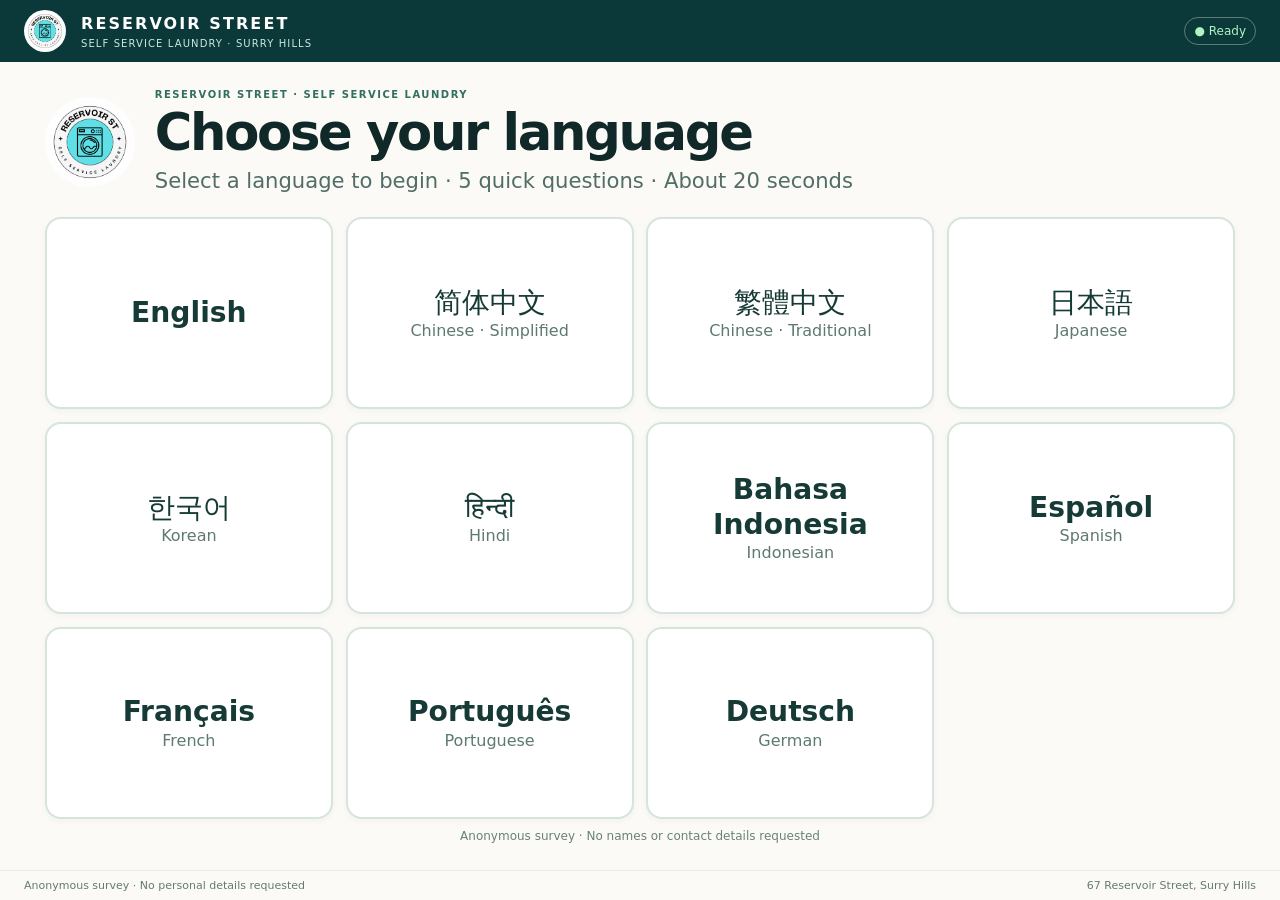
==== commit cf538e43: "Use the landscape survey tablet area for larger language and answer buttons" ====
--- a/survey/index.html
+++ b/survey/index.html
@@ -152,6 +152,30 @@
   .option{min-height:56px;padding:8px 11px}
   .question{font-size:30px}
   .footer{padding:5px 20px}
+}
+
+/* Use the landscape kiosk's height for readable choices and larger tap targets. */
+@media (orientation: landscape) and (min-width: 800px) and (min-height: 560px) {
+  .app-shell { max-width: none; }
+  .view { padding: clamp(14px, 3vh, 32px) clamp(20px, 3.5vw, 64px); }
+  .panel { max-width: 1560px; }
+  .welcome-panel { align-self: stretch; display: flex; flex-direction: column; }
+  .welcome-intro { gap: 20px; margin-bottom: clamp(12px, 2.4vh, 26px); }
+  .welcome-logo { width: clamp(64px, 10vh, 104px); height: auto; aspect-ratio: 1; }
+  .welcome-title { font-size: clamp(34px, 4vw, 64px); }
+  .welcome-subtitle { font-size: clamp(16px, 1.65vw, 23px); }
+  .language-grid {
+    flex: 1;
+    grid-template-columns: repeat(4, minmax(0, 1fr));
+    grid-auto-rows: 1fr;
+    gap: clamp(8px, 1.4vh, 16px);
+  }
+  .language-native { font-size: clamp(20px, 2.2vw, 36px); }
+  .language-english { font-size: clamp(13px, 1.25vw, 18px); }
+  .question { font-size: clamp(30px, 3.5vw, 52px); }
+  .options { grid-template-columns: repeat(3, minmax(0, 1fr)); }
+  .options:has(> :last-child:nth-child(-n+4)) { grid-template-columns: repeat(2, minmax(0, 1fr)); }
+  .option { min-height: clamp(62px, 11vh, 126px); font-size: clamp(18px, 1.95vw, 30px); }
 }
 
 </style>
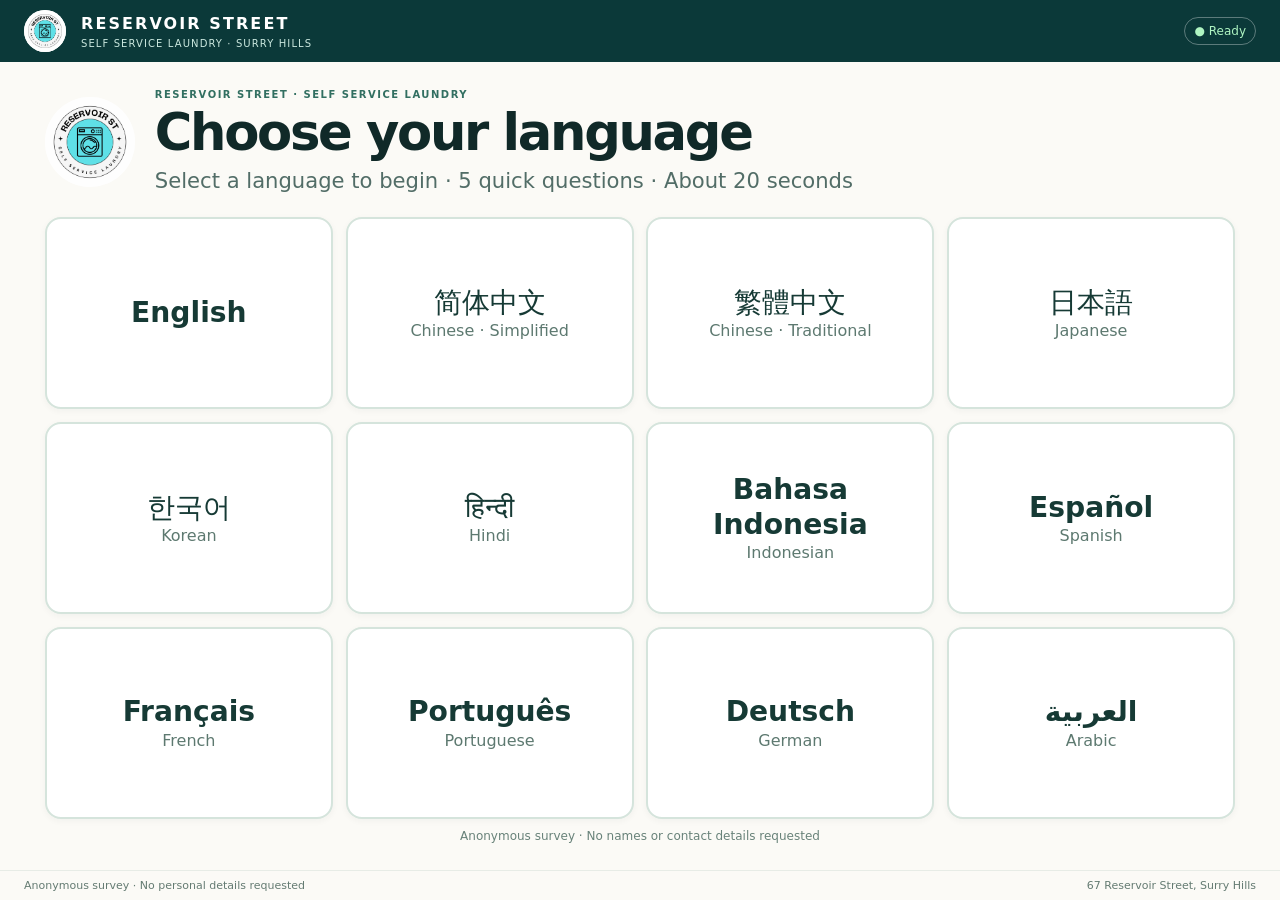
==== commit 986e4c8b: "Add Arabic to the customer survey Translate the questions, answers, and progress label into Modern S" ====
--- a/survey/index.html
+++ b/survey/index.html
@@ -26,10 +26,10 @@
 .big-button{display:inline-flex;justify-content:center;align-items:center;gap:12px;min-height:78px;padding:18px 45px;border:0;border-radius:18px;background:#0b5a50;color:white;font-size:24px;font-weight:780;box-shadow:0 6px 18px #13493a24}.big-button:active{transform:scale(.99)}.big-button:focus-visible,.option:focus-visible,.link-button:focus-visible{outline:4px solid #dbab53;outline-offset:3px}
 .muted{color:#69827b;font-size:15px;margin-top:22px}.question-head{display:flex;justify-content:space-between;align-items:center;gap:20px;margin-bottom:15px}.step{color:#406f64;font-size:16px;font-weight:800}.progress{display:flex;gap:8px;width:240px;max-width:45%}.progress b{height:7px;border-radius:20px;background:#e4eae6;flex:1}.progress b.active{background:#0d7662}
 .question{font-size:clamp(31px,4.8vw,53px);font-weight:780;letter-spacing:-.05em;line-height:1.12;margin:0 0 14px}.help{font-size:17px;color:#60776e;margin:0 0 23px}
-.options{display:grid;grid-template-columns:repeat(2,minmax(0,1fr));gap:14px}.option{display:flex;align-items:center;justify-content:space-between;text-align:left;padding:18px 24px;border:2px solid #d4e4dc;background:white;color:#173e38;border-radius:18px;min-height:84px;font-size:clamp(18px,2.1vw,23px);font-weight:720;line-height:1.25;box-shadow:0 1px 5px #19352b0d}.option:after{content:"↗";font-size:23px;font-weight:500;color:#89aca1;flex:none;margin-left:10px}.option:active{background:#dceddf;border-color:#0b7763}
-.actions{display:flex;justify-content:space-between;align-items:center;gap:20px;margin-top:25px}.link-button{border:0;background:none;padding:15px 5px;color:#47685c;text-decoration:underline;text-underline-offset:4px;font-size:17px}.skip{margin-left:auto}
+.options{display:grid;grid-template-columns:repeat(2,minmax(0,1fr));gap:14px}.option{display:flex;align-items:center;justify-content:space-between;text-align:start;padding:18px 24px;border:2px solid #d4e4dc;background:white;color:#173e38;border-radius:18px;min-height:84px;font-size:clamp(18px,2.1vw,23px);font-weight:720;line-height:1.25;box-shadow:0 1px 5px #19352b0d}.option:after{content:"↗";font-size:23px;font-weight:500;color:#89aca1;flex:none;margin-inline-start:10px}.option:active{background:#dceddf;border-color:#0b7763}
+.actions{display:flex;justify-content:space-between;align-items:center;gap:20px;margin-top:25px}.link-button{border:0;background:none;padding:15px 5px;color:#47685c;text-decoration:underline;text-underline-offset:4px;font-size:17px}.skip{margin-inline-start:auto}
 .complete-mark{width:80px;height:80px;display:grid;place-items:center;font-size:43px;color:#fff;background:#0f8069;border-radius:50%;margin-bottom:27px}
-.note-box{background:#e9f5ef;border-left:5px solid #0f8069;border-radius:9px;padding:12px 16px;color:#406056;margin:30px 0;font-size:16px}.note-box.warn{border-color:#db8c25;background:#fff2db}
+.note-box{background:#e9f5ef;border-inline-start:5px solid #0f8069;border-radius:9px;padding:12px 16px;color:#406056;margin:30px 0;font-size:16px}.note-box.warn{border-color:#db8c25;background:#fff2db}
 .footer{padding:15px clamp(18px,4vw,54px);display:flex;justify-content:space-between;gap:20px;color:#647b72;border-top:1px solid #e7ece6;font-size:12px}
 @media(max-width:700px){.topbar{padding:14px 18px}.brand-mark{width:42px;height:42px}.brand-sub{font-size:9px}.connection{font-size:10px;padding:5px 7px}.view{align-items:flex-start;padding:28px 20px}.options{grid-template-columns:1fr;gap:10px}.option{min-height:66px;padding:13px 18px;font-size:19px}.big-button{width:100%;min-height:70px}.footer{font-size:10px;flex-direction:column;gap:4px}p.subtitle{margin:20px 0 26px}.hero-symbol{margin-bottom:22px}.question{font-size:34px}}
 @media(max-height:650px) and (min-width:700px){.view{padding-top:15px;padding-bottom:15px}.option{min-height:64px;padding:11px 20px}.options{gap:10px}.question{font-size:38px}.help{margin-bottom:12px}.topbar{padding-top:10px;padding-bottom:10px}.footer{padding-top:7px;padding-bottom:7px}}
@@ -111,7 +111,7 @@
   .language-tile{min-height:76px}
 }
 @media (orientation:landscape) and (min-width:800px) and (max-height:900px){
-  /* Three rows for 11 language tiles, and no fifth row for Q5 choices. */
+  /* Three rows of language tiles, and no fifth row for Q5 choices. */
   .topbar{padding:10px 24px;gap:12px}
   .brand-logo{width:42px;height:42px}
   .brand-name{font-size:16px}
@@ -131,7 +131,7 @@
   .welcome-footnote{font-size:12px;margin-top:10px}
   .options{grid-template-columns:repeat(3,minmax(0,1fr));gap:9px}
   .option{min-height:65px;padding:9px 14px;font-size:clamp(17px,1.6vw,21px)}
-  .option:after{font-size:19px;margin-left:6px}
+  .option:after{font-size:19px;margin-inline-start:6px}
   .question-head{margin-bottom:9px}
   .question{font-size:clamp(29px,3.3vw,41px);margin-bottom:8px}
   .help{font-size:15px;margin-bottom:12px}
@@ -178,13 +178,34 @@
   .option { min-height: clamp(62px, 11vh, 126px); font-size: clamp(18px, 1.95vw, 30px); }
 }
 
+/* Step label and bar. The bar stays slim; the label is sized for a wall-mounted tablet. */
+.survey-progress{margin:0 0 14px}
+.survey-progress-row{display:flex;align-items:center;justify-content:space-between;gap:12px 18px;margin-bottom:8px}
+.survey-progress-label{margin:0;flex:1;min-width:0;color:#0b5a50;font-size:clamp(22px,2.6vh,34px);font-weight:800;letter-spacing:-.03em;line-height:1.15}
+.survey-progress-track{height:10px;border-radius:99px;background:#d5e6de;overflow:hidden}
+.survey-progress-fill{display:block;height:100%;border-radius:99px;background:#0d7662}
+@media (orientation:landscape) and (min-width:800px) and (max-height:650px){
+  .survey-progress{margin-bottom:6px}
+  .survey-progress-row{margin-bottom:4px}
+  .survey-progress-label{font-size:18px}
+  .survey-progress-track{height:8px}
+}
+/* Arabic questions. The language picker stays left-to-right. */
+[dir="rtl"] .question,
+[dir="rtl"] .survey-progress-label,
+[dir="rtl"] h1,
+[dir="rtl"] .help,
+[dir="rtl"] .subtitle{letter-spacing:0}
+[dir="rtl"] .option:after{content:"↖"}
+[dir="rtl"] .brand{direction:ltr}
+
 </style>
   <title>Reservoir Street Laundry · Customer survey</title>
 </head>
 <body>
   <div class="app-shell">
     <header class="topbar">
-      <div class="brand">
+      <div class="brand" dir="ltr">
         <img class="brand-logo" src="../IMG_7178.jpeg" alt="Reservoir Street Self Service Laundry logo" width="54" height="54">
         <div><div class="brand-name">RESERVOIR STREET</div><div class="brand-sub">SELF SERVICE LAUNDRY · SURRY HILLS</div></div>
       </div>
@@ -195,7 +216,7 @@
 
     <main id="view" class="view" aria-live="polite"><section class="panel"><h1>Choose your language</h1><p class="subtitle">The survey is starting. If this message remains, please refresh the page.</p></section></main>
 
-    <footer class="footer"><span id="footer-message">Anonymous survey · No personal details requested</span><span>67 Reservoir Street, Surry Hills</span></footer>
+    <footer class="footer"><span id="footer-message">Anonymous survey · No personal details requested</span><span dir="ltr">67 Reservoir Street, Surry Hills</span></footer>
   </div>
   <script>
 window.addEventListener('error', function(e) {
@@ -262,8 +283,8 @@
   ];
   let questions = questionsLegacy;
 
-    const LANGUAGE_PACKS = {"en":{"ui":["A little feedback makes a big difference","How did you find us?","Five quick questions, about 20 seconds. No name or contact details needed.","Start survey →","Thank you for supporting a local business.","QUESTION","Cancel","← Back","Skip this question →","Skip & finish","Thank you!","Your feedback helps improve Reservoir Street Laundry.","Your anonymous response was received.","Saved on this tablet. Upload not yet confirmed.","Saved on this tablet. It will send when internet returns.","Preview only — responses are not saved.","Couldn't save this response. Please tell staff.","Finish","This screen resets for the next customer.","Anonymous survey · No personal details requested","No answers were recorded."],"q":[["Is this your first visit?","Select one answer.","Yes, first time","No, I've been before","Prefer not to say"],["How did you first hear about us?","Think of when you originally discovered this laundry.","Google Maps","Google Search","Walking past","Friend or family","Something else","Can't remember"],["Did you use Google to find us today?","Including searching for our address or directions.","Yes — Google Maps","Yes — Google Search","Yes — both","No","Not sure"],["How has your visit been?","It's fine if you haven't finished yet.","Excellent","Good","Could be better","I haven't finished yet"],["What could we improve?","Optional — choose one, or skip.","Nothing — all good","Machine availability","Cleanliness","Pricing","Card payment","Instructions / signage","Something else"]]},"zh-CN":{"ui":["您的反馈让我们做得更好","您是怎样找到我们的？","只需回答五个简短问题，约20秒，无需填写个人信息。","开始问卷 →","感谢您支持本地商家。","问题","取消","← 返回","跳过此题 →","跳过并完成","谢谢您！","您的反馈将帮助我们改善洗衣店服务。","已收到您的匿名反馈。","已保存在本设备，但尚未确认上传成功。","已保存在本设备，联网后将自动上传。","预览模式：答案不会保存。","无法保存回答，请告知工作人员。","完成","页面将自动重置，供下一位顾客使用。","匿名问卷 · 无需填写个人信息","未记录任何回答。"],"q":[["这是您第一次来吗？","请选择一项。","是的，第一次","不是，我以前来过","不愿回答"],["您最初是怎样知道这家洗衣店的？","请回想第一次发现本店的方式。","谷歌地图","谷歌搜索","路过看到","朋友或家人推荐","其他方式","记不清了"],["您今天有使用谷歌来找我们吗？","包括查询地址或导航路线。","是，谷歌地图","是，谷歌搜索","两者都用了","没有","不确定"],["您对本次体验满意吗？","还没洗完也可以回答。","非常满意","满意","有待改善","还没结束"],["您觉得我们可以改善什么？","可选：请选择一项或跳过。","没有，一切都好","机器供应情况","清洁程度","价格","刷卡付款","使用说明或标识","其他"]]},"zh-TW":{"ui":["您的意見讓我們做得更好","您是怎麼找到我們的？","只要回答五個簡短問題，約20秒，無須提供個人資料。","開始問卷 →","感謝您支持本地商家。","問題","取消","← 返回","略過這題 →","略過並完成","謝謝您！","您的回饋能幫助我們改善洗衣店服務。","已收到您的匿名回覆。","已儲存在本裝置，但尚未確認上傳。","已儲存在本裝置，連線後將自動上傳。","預覽模式：回答不會儲存。","無法儲存回答，請通知工作人員。","完成","畫面將自動重設，供下一位顧客使用。","匿名問卷 · 無須提供個人資料","未記錄任何回答。"],"q":[["這是您第一次來嗎？","請選擇一項。","是，第一次","不是，我之前來過","不願回答"],["您最初是怎麼知道這家洗衣店的？","請回想第一次發現本店的方式。","Google 地圖","Google 搜尋","路過看到","朋友或家人推薦","其他方式","不記得了"],["您今天有用 Google 找我們嗎？","包括查詢地址或導航路線。","有，用 Google 地圖","有，用 Google 搜尋","兩者都有","沒有","不確定"],["您對這次體驗感覺如何？","還沒完成洗衣也可以回答。","非常好","好","有待改善","還沒完成"],["我們可以改善什麼？","選填：請選一項或略過。","沒有，一切都很好","機器使用情況","清潔程度","價格","刷卡付款","使用說明或標示","其他"]]},"ja":{"ui":["皆さまのご意見が改善につながります","当店をどのように知りましたか？","質問は5つ、約20秒で終わります。個人情報は不要です。","アンケートを開始 →","地域のお店を応援していただき、ありがとうございます。","質問","キャンセル","← 戻る","この質問をスキップ →","スキップして終了","ありがとうございます！","皆さまの声をサービス向上に役立てます。","匿名の回答を受け付けました。","端末に保存しました。送信はまだ確認できていません。","端末に保存しました。接続が戻ると送信されます。","プレビュー：回答は保存されません。","回答を保存できませんでした。スタッフにお知らせください。","完了","次のお客様のために自動で初期画面に戻ります。","匿名アンケート・個人情報は不要です","回答は記録されませんでした。"],"q":[["今回が初めてのご利用ですか？","1つ選んでください。","はい、初めてです","いいえ、利用したことがあります","回答しない"],["初めて当店を知ったきっかけは？","最初に当店を見つけた方法をお選びください。","Google マップ","Google 検索","通りがかり","友人・家族の紹介","その他","覚えていない"],["今日、当店を探すのに Google を使いましたか？","住所の検索や経路案内も含みます。","はい、Google マップ","はい、Google 検索","両方使った","使っていない","わからない"],["ご利用の感想はいかがですか？","まだ洗濯中でも回答できます。","とても良い","良い","改善してほしい","まだ利用中"],["改善してほしい点はありますか？","任意：1つ選ぶかスキップしてください。","特になし","機械の空き状況","清潔さ","料金","カード決済","案内・説明表示","その他"]]},"ko":{"ui":["여러분의 의견이 큰 도움이 됩니다","저희 매장을 어떻게 알게 되셨나요?","질문은 다섯 개, 약 20초면 끝납니다. 개인정보는 필요하지 않습니다.","설문 시작 →","지역 매장을 이용해 주셔서 감사합니다.","질문","취소","← 뒤로","이 질문 건너뛰기 →","건너뛰고 완료","감사합니다!","고객님의 의견은 더 나은 서비스를 만드는 데 도움이 됩니다.","익명 응답이 접수되었습니다.","기기에 저장했지만 업로드는 아직 확인되지 않았습니다.","기기에 저장했습니다. 인터넷이 연결되면 전송됩니다.","미리보기: 응답이 저장되지 않습니다.","응답을 저장할 수 없습니다. 직원에게 알려주세요.","완료","다음 고객을 위해 화면이 자동으로 초기화됩니다.","익명 설문 · 개인정보 입력 불필요","기록된 응답이 없습니다."],"q":[["처음 방문하셨나요?","하나를 선택해 주세요.","네, 처음입니다","아니요, 와 본 적이 있습니다","답변하지 않겠습니다"],["처음 저희 매장을 어떻게 알게 되셨나요?","매장을 처음 발견한 방법을 선택해 주세요.","Google 지도","Google 검색","지나가다가","친구 또는 가족 소개","기타","기억나지 않음"],["오늘 매장을 찾을 때 Google을 사용하셨나요?","주소나 길 찾기 검색도 포함합니다.","네, Google 지도","네, Google 검색","둘 다","아니요","잘 모르겠어요"],["이용 경험은 어떠셨나요?","아직 세탁 중이어도 괜찮습니다.","매우 좋음","좋음","개선이 필요함","아직 이용 중"],["개선하면 좋을 점은 무엇인가요?","선택사항: 하나를 고르거나 건너뛰세요.","없음, 모두 좋음","세탁기 이용 가능 여부","청결","가격","카드 결제","이용 안내 또는 표지판","기타"]]},"hi":{"ui":["आपकी राय से हमारी सेवा बेहतर होती है","आपको हमारे बारे में कैसे पता चला?","पाँच छोटे सवाल, लगभग 20 सेकंड। कोई व्यक्तिगत जानकारी नहीं चाहिए।","सर्वे शुरू करें →","स्थानीय व्यवसाय का समर्थन करने के लिए धन्यवाद।","प्रश्न","रद्द करें","← पीछे जाएँ","यह सवाल छोड़ें →","छोड़कर समाप्त करें","धन्यवाद!","आपकी राय से हम अपनी लॉन्ड्री बेहतर बना सकते हैं।","आपका गुमनाम जवाब प्राप्त हो गया है।","इस टैबलेट पर सहेजा गया है, अपलोड की पुष्टि बाकी है।","इस टैबलेट पर सहेजा गया है। इंटरनेट आने पर भेजा जाएगा।","सिर्फ पूर्वावलोकन — जवाब सहेजे नहीं जाएँगे।","जवाब सहेजा नहीं जा सका। कृपया स्टाफ को बताएँ।","समाप्त","अगले ग्राहक के लिए स्क्रीन अपने आप रीसेट होगी।","गुमनाम सर्वे · व्यक्तिगत जानकारी ज़रूरी नहीं","कोई जवाब दर्ज नहीं हुआ।"],"q":[["क्या यह आपकी पहली यात्रा है?","एक जवाब चुनें।","हाँ, पहली बार","नहीं, पहले भी आया/आई हूँ","जवाब नहीं देना चाहता/चाहती"],["आपको पहली बार इस लॉन्ड्री का पता कैसे चला?","याद करें कि आपने इसे पहली बार कैसे खोजा था।","Google मैप्स","Google सर्च","पास से गुजरते हुए","दोस्त या परिवार से","किसी और तरह से","याद नहीं"],["क्या आज यहाँ पहुँचने के लिए आपने Google इस्तेमाल किया?","पता या रास्ता खोजने को भी गिनें।","हाँ, Google मैप्स","हाँ, Google सर्च","हाँ, दोनों","नहीं","पता नहीं"],["यहाँ आपका अनुभव कैसा रहा?","अगर आपका काम अभी पूरा नहीं हुआ, तो भी ठीक है।","बहुत अच्छा","अच्छा","बेहतर हो सकता है","अभी काम पूरा नहीं हुआ"],["हम क्या बेहतर कर सकते हैं?","वैकल्पिक — एक चुनें या छोड़ दें।","कुछ नहीं, सब अच्छा है","मशीनों की उपलब्धता","सफाई","कीमतें","कार्ड से भुगतान","निर्देश या संकेत","कुछ और"]]},"id":{"ui":["Masukan Anda sangat berarti","Bagaimana Anda menemukan kami?","Lima pertanyaan singkat, sekitar 20 detik. Tidak perlu data pribadi.","Mulai survei →","Terima kasih telah mendukung usaha lokal.","PERTANYAAN","Batal","← Kembali","Lewati pertanyaan →","Lewati & selesai","Terima kasih!","Masukan Anda membantu meningkatkan layanan laundry kami.","Jawaban anonim Anda telah diterima.","Tersimpan di tablet ini, tetapi pengiriman belum dikonfirmasi.","Tersimpan di tablet ini. Akan dikirim saat internet kembali.","Pratinjau saja — jawaban tidak disimpan.","Jawaban gagal disimpan. Harap beri tahu staf.","Selesai","Layar akan kembali ke awal untuk pelanggan berikutnya.","Survei anonim · Tidak perlu data pribadi","Tidak ada jawaban yang dicatat."],"q":[["Apakah ini kunjungan pertama Anda?","Pilih satu jawaban.","Ya, pertama kali","Tidak, sudah pernah","Tidak ingin menjawab"],["Bagaimana pertama kali Anda mengetahui laundry ini?","Ingat saat pertama kali menemukan tempat ini.","Google Maps","Google Search","Lewat di depan toko","Teman atau keluarga","Cara lain","Tidak ingat"],["Apakah Anda memakai Google untuk menemukan kami hari ini?","Termasuk mencari alamat atau petunjuk arah.","Ya, Google Maps","Ya, Google Search","Ya, keduanya","Tidak","Tidak yakin"],["Bagaimana pengalaman Anda di sini?","Tidak masalah jika cucian belum selesai.","Sangat baik","Baik","Perlu ditingkatkan","Belum selesai"],["Apa yang bisa kami tingkatkan?","Opsional — pilih satu atau lewati.","Tidak ada, semua baik","Ketersediaan mesin","Kebersihan","Harga","Pembayaran kartu","Petunjuk atau papan informasi","Lainnya"]]},"es":{"ui":["Tu opinión nos ayuda a mejorar","¿Cómo nos encontraste?","Cinco preguntas rápidas, unos 20 segundos. No pedimos datos personales.","Empezar encuesta →","Gracias por apoyar a un negocio local.","PREGUNTA","Cancelar","← Atrás","Saltar pregunta →","Saltar y terminar","¡Gracias!","Tus respuestas nos ayudan a mejorar nuestra lavandería.","Hemos recibido tu respuesta anónima.","Guardada en esta tableta; aún no se confirma el envío.","Guardada en esta tableta. Se enviará al volver internet.","Solo vista previa: las respuestas no se guardan.","No se pudo guardar. Avisa al personal.","Terminar","La pantalla se reiniciará para el siguiente cliente.","Encuesta anónima · Sin datos personales","No se registraron respuestas."],"q":[["¿Es tu primera visita?","Elige una respuesta.","Sí, es mi primera vez","No, ya he venido","Prefiero no responder"],["¿Cómo conociste esta lavandería por primera vez?","Piensa en cómo la descubriste originalmente.","Google Maps","Búsqueda de Google","Pasando por delante","Amigos o familiares","Otro medio","No recuerdo"],["¿Usaste Google para encontrarnos hoy?","Incluye buscar la dirección o indicaciones.","Sí, Google Maps","Sí, Búsqueda de Google","Sí, ambos","No","No estoy seguro/a"],["¿Qué tal ha sido tu visita?","No importa si aún no has terminado.","Excelente","Buena","Podría mejorar","Aún no he terminado"],["¿Qué podríamos mejorar?","Opcional: elige una opción o sáltala.","Nada, todo bien","Disponibilidad de máquinas","Limpieza","Precios","Pago con tarjeta","Instrucciones o carteles","Otra cosa"]]},"fr":{"ui":["Votre avis nous aide à progresser","Comment nous avez-vous trouvés ?","Cinq questions rapides, environ 20 secondes. Aucune donnée personnelle demandée.","Commencer →","Merci de soutenir un commerce local.","QUESTION","Annuler","← Retour","Passer cette question →","Passer et terminer","Merci !","Votre avis nous aide à améliorer notre laverie.","Votre réponse anonyme a bien été reçue.","Enregistrée sur cette tablette ; envoi non confirmé.","Enregistrée sur cette tablette. Envoi dès le retour d'Internet.","Aperçu uniquement : réponses non enregistrées.","Impossible d'enregistrer. Prévenez le personnel.","Terminer","L'écran se réinitialisera pour le prochain client.","Enquête anonyme · Aucune donnée personnelle","Aucune réponse enregistrée."],"q":[["Est-ce votre première visite ?","Choisissez une réponse.","Oui, première visite","Non, je suis déjà venu(e)","Je préfère ne pas répondre"],["Comment avez-vous découvert cette laverie ?","Pensez à la toute première fois.","Google Maps","Recherche Google","En passant devant","Amis ou famille","Autrement","Je ne me souviens pas"],["Avez-vous utilisé Google pour venir aujourd'hui ?","Y compris pour l'adresse ou l'itinéraire.","Oui, Google Maps","Oui, Recherche Google","Oui, les deux","Non","Je ne sais pas"],["Comment se passe votre visite ?","Vous pouvez répondre même si ce n'est pas fini.","Excellente","Bonne","À améliorer","Je n'ai pas encore terminé"],["Que pourrions-nous améliorer ?","Facultatif : choisissez une réponse ou passez.","Rien, tout va bien","Disponibilité des machines","Propreté","Prix","Paiement par carte","Consignes ou signalisation","Autre chose"]]},"pt-BR":{"ui":["Sua opinião faz a diferença","Como você nos encontrou?","Cinco perguntas rápidas, cerca de 20 segundos. Sem dados pessoais.","Começar pesquisa →","Obrigado por apoiar um negócio local.","PERGUNTA","Cancelar","← Voltar","Pular pergunta →","Pular e concluir","Obrigado!","Sua opinião ajuda a melhorar nossa lavanderia.","Sua resposta anônima foi recebida.","Salva neste tablet, mas o envio ainda não foi confirmado.","Salva neste tablet. Será enviada quando a internet voltar.","Apenas prévia — as respostas não serão salvas.","Não foi possível salvar. Avise a equipe.","Concluir","A tela será reiniciada para o próximo cliente.","Pesquisa anônima · Sem dados pessoais","Nenhuma resposta foi registrada."],"q":[["É sua primeira visita?","Escolha uma resposta.","Sim, primeira vez","Não, já vim antes","Prefiro não responder"],["Como conheceu esta lavanderia pela primeira vez?","Pense em quando descobriu este lugar.","Google Maps","Pesquisa Google","Passando em frente","Amigos ou família","De outra forma","Não lembro"],["Você usou o Google para nos encontrar hoje?","Inclui buscar o endereço ou a rota.","Sim, Google Maps","Sim, Pesquisa Google","Sim, os dois","Não","Não tenho certeza"],["Como foi sua experiência?","Tudo bem se ainda não terminou.","Excelente","Boa","Poderia melhorar","Ainda não terminei"],["O que podemos melhorar?","Opcional — escolha uma opção ou pule.","Nada, tudo ótimo","Disponibilidade das máquinas","Limpeza","Preços","Pagamento com cartão","Instruções ou placas","Outra coisa"]]},"de":{"ui":["Ihr Feedback hilft uns, besser zu werden","Wie haben Sie uns gefunden?","Fünf kurze Fragen, etwa 20 Sekunden. Keine persönlichen Daten nötig.","Umfrage starten →","Vielen Dank, dass Sie ein lokales Geschäft unterstützen.","FRAGE","Abbrechen","← Zurück","Frage überspringen →","Überspringen & beenden","Vielen Dank!","Ihr Feedback hilft uns, unseren Waschsalon zu verbessern.","Ihre anonyme Antwort ist eingegangen.","Auf diesem Tablet gespeichert; Übertragung noch nicht bestätigt.","Auf diesem Tablet gespeichert. Wird bei Internetverbindung übertragen.","Nur Vorschau – Antworten werden nicht gespeichert.","Speichern fehlgeschlagen. Bitte Personal informieren.","Fertig","Der Bildschirm wird für den nächsten Gast zurückgesetzt.","Anonyme Umfrage · Keine persönlichen Daten","Es wurden keine Antworten erfasst."],"q":[["Sind Sie zum ersten Mal hier?","Bitte eine Antwort auswählen.","Ja, zum ersten Mal","Nein, ich war schon hier","Keine Angabe"],["Wie haben Sie diesen Waschsalon zuerst entdeckt?","Denken Sie an den ersten Kontakt.","Google Maps","Google-Suche","Beim Vorbeigehen","Freunde oder Familie","Anders","Weiß ich nicht mehr"],["Haben Sie heute Google genutzt, um uns zu finden?","Auch Adresssuche oder Wegbeschreibung zählen.","Ja, Google Maps","Ja, Google-Suche","Ja, beides","Nein","Weiß nicht"],["Wie war Ihr Besuch bisher?","Auch wenn Sie noch nicht fertig sind.","Ausgezeichnet","Gut","Verbesserungswürdig","Ich bin noch nicht fertig"],["Was könnten wir verbessern?","Optional – eine Antwort wählen oder überspringen.","Nichts, alles gut","Verfügbarkeit der Maschinen","Sauberkeit","Preise","Kartenzahlung","Anleitungen oder Beschilderung","Sonstiges"]]}};
-  const ACQUISITION_PACKS = {"en":{"q2":["How did you first discover this laundry?","Think about when you first heard about us.","Google Maps","Google Search","Walking past","Friend or family","Accommodation host or hotel","Apple Maps or another map app","Something else","Can't remember"],"q4":["What mattered most when choosing this laundry today?","Choose the main reason.","Convenient location","Opening hours","Reviews or ratings","Price","Card payment","Machine size or availability","Recommendation","Something else"],"q5":["Which best describes you today?","Choose one — no personal details needed.","I live nearby","I work or study nearby","Staying nearby (hotel, Airbnb, etc.)","Visiting the area","Prefer not to say"]},"zh-CN":{"q2":["您最初是怎样知道这家洗衣店的？","请回想第一次发现本店的方式。","谷歌地图","谷歌搜索","路过看到","朋友或家人推荐","住宿房东或酒店推荐","苹果地图或其他地图软件","其他方式","记不清了"],"q4":["您今天选择这家洗衣店最主要的原因是什么？","请选择一个最重要的原因。","地点方便","营业时间","评价或评分","价格","刷卡付款","机器大小或可用情况","他人推荐","其他"],"q5":["以下哪项最符合您今天的情况？","只选一项，无需个人信息。","我住在附近","我在附近工作或学习","我住在附近的酒店或民宿","我来这里游玩或办事","不愿回答"]},"zh-TW":{"q2":["您最初是怎麼知道這家洗衣店的？","請回想第一次發現本店的方式。","Google 地圖","Google 搜尋","路過看到","朋友或家人推薦","住宿房東或飯店推薦","Apple 地圖或其他地圖應用程式","其他方式","不記得了"],"q4":["您今天選擇這家洗衣店最主要的原因是什麼？","請選一個最重要的原因。","地點方便","營業時間","評價或評分","價格","刷卡付款","機器大小或可使用情況","他人推薦","其他"],"q5":["以下哪一項最符合您今天的情況？","選一項即可，無須個人資料。","我住在附近","我在附近工作或讀書","我住在附近的飯店或民宿","我來這個地區遊玩或辦事","不願回答"]},"ja":{"q2":["最初にこのコインランドリーを知ったきっかけは？","初めて知った方法を選んでください。","Google マップ","Google 検索","通りがかり","友人・家族の紹介","宿泊先のホスト・ホテルから","Apple マップやその他の地図アプリ","その他","覚えていない"],"q4":["今日このランドリーを選んだ最大の理由は？","一番大切だった理由を1つ選んでください。","便利な場所","営業時間","口コミ・評価","料金","カード払い","洗濯機の大きさ・空き状況","人からの紹介","その他"],"q5":["現在の状況に最も近いものは？","個人情報は不要です。1つ選んでください。","近くに住んでいる","近くで仕事・勉強をしている","近くのホテル・民泊に滞在中","この地域を訪問中","回答しない"]},"ko":{"q2":["이 세탁소를 처음 어떻게 알게 되셨나요?","처음 알게 된 경로를 선택해 주세요.","Google 지도","Google 검색","지나가다가","친구 또는 가족 소개","숙소 호스트 또는 호텔 소개","Apple 지도 또는 다른 지도 앱","기타","기억나지 않음"],"q4":["오늘 이 세탁소를 선택한 가장 큰 이유는 무엇인가요?","가장 중요한 이유 하나를 선택해 주세요.","편리한 위치","영업시간","후기 또는 평점","가격","카드 결제","세탁기 크기 또는 이용 가능 여부","추천","기타"],"q5":["현재 어떤 상황에 해당하시나요?","개인정보 없이 하나만 선택해 주세요.","근처에 거주합니다","근처에서 일하거나 공부합니다","근처 호텔 또는 숙소에 머무릅니다","이 지역을 방문 중입니다","답변하지 않겠습니다"]},"hi":{"q2":["आपको पहली बार इस लॉन्ड्री के बारे में कैसे पता चला?","बताएँ कि आपने इसे सबसे पहले कैसे खोजा था।","Google मैप्स","Google सर्च","पास से गुजरते हुए","दोस्त या परिवार से","होटल या ठहरने के स्थान के होस्ट से","Apple मैप्स या अन्य मैप ऐप","किसी और तरह से","याद नहीं"],"q4":["आज आपने यह लॉन्ड्री मुख्य रूप से क्यों चुनी?","सबसे महत्वपूर्ण एक कारण चुनें।","सुविधाजनक स्थान","खुलने का समय","समीक्षाएँ या रेटिंग","कीमत","कार्ड से भुगतान","मशीन का आकार या उपलब्धता","किसी की सिफ़ारिश","अन्य"],"q5":["आज इनमें से कौन-सी बात आप पर लागू होती है?","कोई व्यक्तिगत जानकारी नहीं चाहिए।","मैं पास में रहता/रहती हूँ","मैं पास में काम या पढ़ाई करता/करती हूँ","मैं पास के होटल या ठहरने की जगह में हूँ","मैं इस इलाके में घूमने आया/आई हूँ","जवाब नहीं देना चाहता/चाहती"]},"id":{"q2":["Bagaimana pertama kali Anda mengetahui laundry ini?","Pilih cara Anda pertama kali menemukannya.","Google Maps","Google Search","Lewat di depan toko","Teman atau keluarga","Pemilik penginapan atau hotel","Apple Maps atau aplikasi peta lainnya","Cara lain","Tidak ingat"],"q4":["Apa alasan utama Anda memilih laundry ini hari ini?","Pilih satu alasan yang paling penting.","Lokasi yang praktis","Jam buka","Ulasan atau penilaian","Harga","Pembayaran kartu","Ukuran atau ketersediaan mesin","Rekomendasi seseorang","Lainnya"],"q5":["Mana yang paling menggambarkan situasi Anda hari ini?","Pilih satu. Tidak perlu data pribadi.","Saya tinggal dekat sini","Saya bekerja atau belajar dekat sini","Saya menginap dekat sini (hotel, Airbnb, dll.)","Saya sedang berkunjung ke daerah ini","Tidak ingin menjawab"]},"es":{"q2":["¿Cómo conociste esta lavandería por primera vez?","Piensa en cómo la descubriste originalmente.","Google Maps","Búsqueda de Google","Pasando por delante","Amigos o familiares","Anfitrión del alojamiento u hotel","Apple Maps u otra aplicación de mapas","De otra forma","No recuerdo"],"q4":["¿Cuál fue la razón principal para elegir esta lavandería hoy?","Elige el motivo más importante.","Ubicación práctica","Horario de apertura","Reseñas o valoraciones","Precio","Pago con tarjeta","Tamaño o disponibilidad de máquinas","Recomendación de alguien","Otro motivo"],"q5":["¿Qué opción te describe mejor hoy?","Elige una. No pedimos datos personales.","Vivo cerca","Trabajo o estudio cerca","Me alojo cerca (hotel, Airbnb, etc.)","Estoy visitando la zona","Prefiero no responder"]},"fr":{"q2":["Comment avez-vous découvert cette laverie la première fois ?","Pensez à la manière dont vous l'avez connue.","Google Maps","Recherche Google","En passant devant","Amis ou famille","Hôte du logement ou hôtel","Apple Plans ou autre application de cartes","Autrement","Je ne me souviens pas"],"q4":["Quelle est la principale raison de votre choix aujourd'hui ?","Choisissez la raison la plus importante.","Emplacement pratique","Horaires d'ouverture","Avis ou notes","Prix","Paiement par carte","Taille ou disponibilité des machines","Recommandation","Autre raison"],"q5":["Quelle proposition vous correspond le mieux aujourd'hui ?","Choisissez-en une. Aucune donnée personnelle.","J'habite à proximité","Je travaille ou j'étudie à proximité","Je séjourne à proximité (hôtel, Airbnb, etc.)","Je visite le quartier","Je préfère ne pas répondre"]},"pt-BR":{"q2":["Como você conheceu esta lavanderia pela primeira vez?","Pense em como descobriu este lugar.","Google Maps","Pesquisa Google","Passando em frente","Amigos ou família","Anfitrião da hospedagem ou hotel","Apple Maps ou outro aplicativo de mapas","Outra forma","Não lembro"],"q4":["Qual foi o principal motivo para escolher esta lavanderia hoje?","Escolha o motivo mais importante.","Localização conveniente","Horário de funcionamento","Avaliações ou notas","Preço","Pagamento com cartão","Tamanho ou disponibilidade das máquinas","Recomendação","Outro motivo"],"q5":["Qual opção melhor descreve você hoje?","Escolha uma. Não pedimos dados pessoais.","Moro perto","Trabalho ou estudo perto","Estou hospedado perto (hotel, Airbnb etc.)","Estou visitando a região","Prefiro não responder"]},"de":{"q2":["Wie haben Sie diesen Waschsalon erstmals entdeckt?","Denken Sie an den ersten Kontakt.","Google Maps","Google-Suche","Beim Vorbeigehen","Freunde oder Familie","Unterkunftsgastgeber oder Hotel","Apple Karten oder eine andere Karten-App","Auf andere Weise","Weiß ich nicht mehr"],"q4":["Was war heute der wichtigste Grund für Ihre Wahl?","Wählen Sie den wichtigsten Grund.","Praktische Lage","Öffnungszeiten","Bewertungen","Preis","Kartenzahlung","Größe oder Verfügbarkeit der Maschinen","Empfehlung","Sonstiges"],"q5":["Was beschreibt Ihre Situation heute am besten?","Bitte eine Option auswählen. Keine persönlichen Angaben.","Ich wohne in der Nähe","Ich arbeite oder studiere in der Nähe","Ich übernachte in der Nähe (Hotel, Airbnb usw.)","Ich besuche die Gegend","Keine Angabe"]}};
+    const LANGUAGE_PACKS = {"en":{"ui":["A little feedback makes a big difference","How did you find us?","Five quick questions, about 20 seconds. No name or contact details needed.","Start survey →","Thank you for supporting a local business.","QUESTION","Cancel","← Back","Skip this question →","Skip & finish","Thank you!","Your feedback helps improve Reservoir Street Laundry.","Your anonymous response was received.","Saved on this tablet. Upload not yet confirmed.","Saved on this tablet. It will send when internet returns.","Preview only — responses are not saved.","Couldn't save this response. Please tell staff.","Finish","This screen resets for the next customer.","Anonymous survey · No personal details requested","No answers were recorded."],"q":[["Is this your first visit?","Select one answer.","Yes, first time","No, I've been before","Prefer not to say"],["How did you first hear about us?","Think of when you originally discovered this laundry.","Google Maps","Google Search","Walking past","Friend or family","Something else","Can't remember"],["Did you use Google to find us today?","Including searching for our address or directions.","Yes — Google Maps","Yes — Google Search","Yes — both","No","Not sure"],["How has your visit been?","It's fine if you haven't finished yet.","Excellent","Good","Could be better","I haven't finished yet"],["What could we improve?","Optional — choose one, or skip.","Nothing — all good","Machine availability","Cleanliness","Pricing","Card payment","Instructions / signage","Something else"]]},"zh-CN":{"ui":["您的反馈让我们做得更好","您是怎样找到我们的？","只需回答五个简短问题，约20秒，无需填写个人信息。","开始问卷 →","感谢您支持本地商家。","问题","取消","← 返回","跳过此题 →","跳过并完成","谢谢您！","您的反馈将帮助我们改善洗衣店服务。","已收到您的匿名反馈。","已保存在本设备，但尚未确认上传成功。","已保存在本设备，联网后将自动上传。","预览模式：答案不会保存。","无法保存回答，请告知工作人员。","完成","页面将自动重置，供下一位顾客使用。","匿名问卷 · 无需填写个人信息","未记录任何回答。"],"q":[["这是您第一次来吗？","请选择一项。","是的，第一次","不是，我以前来过","不愿回答"],["您最初是怎样知道这家洗衣店的？","请回想第一次发现本店的方式。","谷歌地图","谷歌搜索","路过看到","朋友或家人推荐","其他方式","记不清了"],["您今天有使用谷歌来找我们吗？","包括查询地址或导航路线。","是，谷歌地图","是，谷歌搜索","两者都用了","没有","不确定"],["您对本次体验满意吗？","还没洗完也可以回答。","非常满意","满意","有待改善","还没结束"],["您觉得我们可以改善什么？","可选：请选择一项或跳过。","没有，一切都好","机器供应情况","清洁程度","价格","刷卡付款","使用说明或标识","其他"]]},"zh-TW":{"ui":["您的意見讓我們做得更好","您是怎麼找到我們的？","只要回答五個簡短問題，約20秒，無須提供個人資料。","開始問卷 →","感謝您支持本地商家。","問題","取消","← 返回","略過這題 →","略過並完成","謝謝您！","您的回饋能幫助我們改善洗衣店服務。","已收到您的匿名回覆。","已儲存在本裝置，但尚未確認上傳。","已儲存在本裝置，連線後將自動上傳。","預覽模式：回答不會儲存。","無法儲存回答，請通知工作人員。","完成","畫面將自動重設，供下一位顧客使用。","匿名問卷 · 無須提供個人資料","未記錄任何回答。"],"q":[["這是您第一次來嗎？","請選擇一項。","是，第一次","不是，我之前來過","不願回答"],["您最初是怎麼知道這家洗衣店的？","請回想第一次發現本店的方式。","Google 地圖","Google 搜尋","路過看到","朋友或家人推薦","其他方式","不記得了"],["您今天有用 Google 找我們嗎？","包括查詢地址或導航路線。","有，用 Google 地圖","有，用 Google 搜尋","兩者都有","沒有","不確定"],["您對這次體驗感覺如何？","還沒完成洗衣也可以回答。","非常好","好","有待改善","還沒完成"],["我們可以改善什麼？","選填：請選一項或略過。","沒有，一切都很好","機器使用情況","清潔程度","價格","刷卡付款","使用說明或標示","其他"]]},"ja":{"ui":["皆さまのご意見が改善につながります","当店をどのように知りましたか？","質問は5つ、約20秒で終わります。個人情報は不要です。","アンケートを開始 →","地域のお店を応援していただき、ありがとうございます。","質問","キャンセル","← 戻る","この質問をスキップ →","スキップして終了","ありがとうございます！","皆さまの声をサービス向上に役立てます。","匿名の回答を受け付けました。","端末に保存しました。送信はまだ確認できていません。","端末に保存しました。接続が戻ると送信されます。","プレビュー：回答は保存されません。","回答を保存できませんでした。スタッフにお知らせください。","完了","次のお客様のために自動で初期画面に戻ります。","匿名アンケート・個人情報は不要です","回答は記録されませんでした。"],"q":[["今回が初めてのご利用ですか？","1つ選んでください。","はい、初めてです","いいえ、利用したことがあります","回答しない"],["初めて当店を知ったきっかけは？","最初に当店を見つけた方法をお選びください。","Google マップ","Google 検索","通りがかり","友人・家族の紹介","その他","覚えていない"],["今日、当店を探すのに Google を使いましたか？","住所の検索や経路案内も含みます。","はい、Google マップ","はい、Google 検索","両方使った","使っていない","わからない"],["ご利用の感想はいかがですか？","まだ洗濯中でも回答できます。","とても良い","良い","改善してほしい","まだ利用中"],["改善してほしい点はありますか？","任意：1つ選ぶかスキップしてください。","特になし","機械の空き状況","清潔さ","料金","カード決済","案内・説明表示","その他"]]},"ko":{"ui":["여러분의 의견이 큰 도움이 됩니다","저희 매장을 어떻게 알게 되셨나요?","질문은 다섯 개, 약 20초면 끝납니다. 개인정보는 필요하지 않습니다.","설문 시작 →","지역 매장을 이용해 주셔서 감사합니다.","질문","취소","← 뒤로","이 질문 건너뛰기 →","건너뛰고 완료","감사합니다!","고객님의 의견은 더 나은 서비스를 만드는 데 도움이 됩니다.","익명 응답이 접수되었습니다.","기기에 저장했지만 업로드는 아직 확인되지 않았습니다.","기기에 저장했습니다. 인터넷이 연결되면 전송됩니다.","미리보기: 응답이 저장되지 않습니다.","응답을 저장할 수 없습니다. 직원에게 알려주세요.","완료","다음 고객을 위해 화면이 자동으로 초기화됩니다.","익명 설문 · 개인정보 입력 불필요","기록된 응답이 없습니다."],"q":[["처음 방문하셨나요?","하나를 선택해 주세요.","네, 처음입니다","아니요, 와 본 적이 있습니다","답변하지 않겠습니다"],["처음 저희 매장을 어떻게 알게 되셨나요?","매장을 처음 발견한 방법을 선택해 주세요.","Google 지도","Google 검색","지나가다가","친구 또는 가족 소개","기타","기억나지 않음"],["오늘 매장을 찾을 때 Google을 사용하셨나요?","주소나 길 찾기 검색도 포함합니다.","네, Google 지도","네, Google 검색","둘 다","아니요","잘 모르겠어요"],["이용 경험은 어떠셨나요?","아직 세탁 중이어도 괜찮습니다.","매우 좋음","좋음","개선이 필요함","아직 이용 중"],["개선하면 좋을 점은 무엇인가요?","선택사항: 하나를 고르거나 건너뛰세요.","없음, 모두 좋음","세탁기 이용 가능 여부","청결","가격","카드 결제","이용 안내 또는 표지판","기타"]]},"hi":{"ui":["आपकी राय से हमारी सेवा बेहतर होती है","आपको हमारे बारे में कैसे पता चला?","पाँच छोटे सवाल, लगभग 20 सेकंड। कोई व्यक्तिगत जानकारी नहीं चाहिए।","सर्वे शुरू करें →","स्थानीय व्यवसाय का समर्थन करने के लिए धन्यवाद।","प्रश्न","रद्द करें","← पीछे जाएँ","यह सवाल छोड़ें →","छोड़कर समाप्त करें","धन्यवाद!","आपकी राय से हम अपनी लॉन्ड्री बेहतर बना सकते हैं।","आपका गुमनाम जवाब प्राप्त हो गया है।","इस टैबलेट पर सहेजा गया है, अपलोड की पुष्टि बाकी है।","इस टैबलेट पर सहेजा गया है। इंटरनेट आने पर भेजा जाएगा।","सिर्फ पूर्वावलोकन — जवाब सहेजे नहीं जाएँगे।","जवाब सहेजा नहीं जा सका। कृपया स्टाफ को बताएँ।","समाप्त","अगले ग्राहक के लिए स्क्रीन अपने आप रीसेट होगी।","गुमनाम सर्वे · व्यक्तिगत जानकारी ज़रूरी नहीं","कोई जवाब दर्ज नहीं हुआ।"],"q":[["क्या यह आपकी पहली यात्रा है?","एक जवाब चुनें।","हाँ, पहली बार","नहीं, पहले भी आया/आई हूँ","जवाब नहीं देना चाहता/चाहती"],["आपको पहली बार इस लॉन्ड्री का पता कैसे चला?","याद करें कि आपने इसे पहली बार कैसे खोजा था।","Google मैप्स","Google सर्च","पास से गुजरते हुए","दोस्त या परिवार से","किसी और तरह से","याद नहीं"],["क्या आज यहाँ पहुँचने के लिए आपने Google इस्तेमाल किया?","पता या रास्ता खोजने को भी गिनें।","हाँ, Google मैप्स","हाँ, Google सर्च","हाँ, दोनों","नहीं","पता नहीं"],["यहाँ आपका अनुभव कैसा रहा?","अगर आपका काम अभी पूरा नहीं हुआ, तो भी ठीक है।","बहुत अच्छा","अच्छा","बेहतर हो सकता है","अभी काम पूरा नहीं हुआ"],["हम क्या बेहतर कर सकते हैं?","वैकल्पिक — एक चुनें या छोड़ दें।","कुछ नहीं, सब अच्छा है","मशीनों की उपलब्धता","सफाई","कीमतें","कार्ड से भुगतान","निर्देश या संकेत","कुछ और"]]},"id":{"ui":["Masukan Anda sangat berarti","Bagaimana Anda menemukan kami?","Lima pertanyaan singkat, sekitar 20 detik. Tidak perlu data pribadi.","Mulai survei →","Terima kasih telah mendukung usaha lokal.","PERTANYAAN","Batal","← Kembali","Lewati pertanyaan →","Lewati & selesai","Terima kasih!","Masukan Anda membantu meningkatkan layanan laundry kami.","Jawaban anonim Anda telah diterima.","Tersimpan di tablet ini, tetapi pengiriman belum dikonfirmasi.","Tersimpan di tablet ini. Akan dikirim saat internet kembali.","Pratinjau saja — jawaban tidak disimpan.","Jawaban gagal disimpan. Harap beri tahu staf.","Selesai","Layar akan kembali ke awal untuk pelanggan berikutnya.","Survei anonim · Tidak perlu data pribadi","Tidak ada jawaban yang dicatat."],"q":[["Apakah ini kunjungan pertama Anda?","Pilih satu jawaban.","Ya, pertama kali","Tidak, sudah pernah","Tidak ingin menjawab"],["Bagaimana pertama kali Anda mengetahui laundry ini?","Ingat saat pertama kali menemukan tempat ini.","Google Maps","Google Search","Lewat di depan toko","Teman atau keluarga","Cara lain","Tidak ingat"],["Apakah Anda memakai Google untuk menemukan kami hari ini?","Termasuk mencari alamat atau petunjuk arah.","Ya, Google Maps","Ya, Google Search","Ya, keduanya","Tidak","Tidak yakin"],["Bagaimana pengalaman Anda di sini?","Tidak masalah jika cucian belum selesai.","Sangat baik","Baik","Perlu ditingkatkan","Belum selesai"],["Apa yang bisa kami tingkatkan?","Opsional — pilih satu atau lewati.","Tidak ada, semua baik","Ketersediaan mesin","Kebersihan","Harga","Pembayaran kartu","Petunjuk atau papan informasi","Lainnya"]]},"es":{"ui":["Tu opinión nos ayuda a mejorar","¿Cómo nos encontraste?","Cinco preguntas rápidas, unos 20 segundos. No pedimos datos personales.","Empezar encuesta →","Gracias por apoyar a un negocio local.","PREGUNTA","Cancelar","← Atrás","Saltar pregunta →","Saltar y terminar","¡Gracias!","Tus respuestas nos ayudan a mejorar nuestra lavandería.","Hemos recibido tu respuesta anónima.","Guardada en esta tableta; aún no se confirma el envío.","Guardada en esta tableta. Se enviará al volver internet.","Solo vista previa: las respuestas no se guardan.","No se pudo guardar. Avisa al personal.","Terminar","La pantalla se reiniciará para el siguiente cliente.","Encuesta anónima · Sin datos personales","No se registraron respuestas."],"q":[["¿Es tu primera visita?","Elige una respuesta.","Sí, es mi primera vez","No, ya he venido","Prefiero no responder"],["¿Cómo conociste esta lavandería por primera vez?","Piensa en cómo la descubriste originalmente.","Google Maps","Búsqueda de Google","Pasando por delante","Amigos o familiares","Otro medio","No recuerdo"],["¿Usaste Google para encontrarnos hoy?","Incluye buscar la dirección o indicaciones.","Sí, Google Maps","Sí, Búsqueda de Google","Sí, ambos","No","No estoy seguro/a"],["¿Qué tal ha sido tu visita?","No importa si aún no has terminado.","Excelente","Buena","Podría mejorar","Aún no he terminado"],["¿Qué podríamos mejorar?","Opcional: elige una opción o sáltala.","Nada, todo bien","Disponibilidad de máquinas","Limpieza","Precios","Pago con tarjeta","Instrucciones o carteles","Otra cosa"]]},"fr":{"ui":["Votre avis nous aide à progresser","Comment nous avez-vous trouvés ?","Cinq questions rapides, environ 20 secondes. Aucune donnée personnelle demandée.","Commencer →","Merci de soutenir un commerce local.","QUESTION","Annuler","← Retour","Passer cette question →","Passer et terminer","Merci !","Votre avis nous aide à améliorer notre laverie.","Votre réponse anonyme a bien été reçue.","Enregistrée sur cette tablette ; envoi non confirmé.","Enregistrée sur cette tablette. Envoi dès le retour d'Internet.","Aperçu uniquement : réponses non enregistrées.","Impossible d'enregistrer. Prévenez le personnel.","Terminer","L'écran se réinitialisera pour le prochain client.","Enquête anonyme · Aucune donnée personnelle","Aucune réponse enregistrée."],"q":[["Est-ce votre première visite ?","Choisissez une réponse.","Oui, première visite","Non, je suis déjà venu(e)","Je préfère ne pas répondre"],["Comment avez-vous découvert cette laverie ?","Pensez à la toute première fois.","Google Maps","Recherche Google","En passant devant","Amis ou famille","Autrement","Je ne me souviens pas"],["Avez-vous utilisé Google pour venir aujourd'hui ?","Y compris pour l'adresse ou l'itinéraire.","Oui, Google Maps","Oui, Recherche Google","Oui, les deux","Non","Je ne sais pas"],["Comment se passe votre visite ?","Vous pouvez répondre même si ce n'est pas fini.","Excellente","Bonne","À améliorer","Je n'ai pas encore terminé"],["Que pourrions-nous améliorer ?","Facultatif : choisissez une réponse ou passez.","Rien, tout va bien","Disponibilité des machines","Propreté","Prix","Paiement par carte","Consignes ou signalisation","Autre chose"]]},"pt-BR":{"ui":["Sua opinião faz a diferença","Como você nos encontrou?","Cinco perguntas rápidas, cerca de 20 segundos. Sem dados pessoais.","Começar pesquisa →","Obrigado por apoiar um negócio local.","PERGUNTA","Cancelar","← Voltar","Pular pergunta →","Pular e concluir","Obrigado!","Sua opinião ajuda a melhorar nossa lavanderia.","Sua resposta anônima foi recebida.","Salva neste tablet, mas o envio ainda não foi confirmado.","Salva neste tablet. Será enviada quando a internet voltar.","Apenas prévia — as respostas não serão salvas.","Não foi possível salvar. Avise a equipe.","Concluir","A tela será reiniciada para o próximo cliente.","Pesquisa anônima · Sem dados pessoais","Nenhuma resposta foi registrada."],"q":[["É sua primeira visita?","Escolha uma resposta.","Sim, primeira vez","Não, já vim antes","Prefiro não responder"],["Como conheceu esta lavanderia pela primeira vez?","Pense em quando descobriu este lugar.","Google Maps","Pesquisa Google","Passando em frente","Amigos ou família","De outra forma","Não lembro"],["Você usou o Google para nos encontrar hoje?","Inclui buscar o endereço ou a rota.","Sim, Google Maps","Sim, Pesquisa Google","Sim, os dois","Não","Não tenho certeza"],["Como foi sua experiência?","Tudo bem se ainda não terminou.","Excelente","Boa","Poderia melhorar","Ainda não terminei"],["O que podemos melhorar?","Opcional — escolha uma opção ou pule.","Nada, tudo ótimo","Disponibilidade das máquinas","Limpeza","Preços","Pagamento com cartão","Instruções ou placas","Outra coisa"]]},"de":{"ui":["Ihr Feedback hilft uns, besser zu werden","Wie haben Sie uns gefunden?","Fünf kurze Fragen, etwa 20 Sekunden. Keine persönlichen Daten nötig.","Umfrage starten →","Vielen Dank, dass Sie ein lokales Geschäft unterstützen.","FRAGE","Abbrechen","← Zurück","Frage überspringen →","Überspringen & beenden","Vielen Dank!","Ihr Feedback hilft uns, unseren Waschsalon zu verbessern.","Ihre anonyme Antwort ist eingegangen.","Auf diesem Tablet gespeichert; Übertragung noch nicht bestätigt.","Auf diesem Tablet gespeichert. Wird bei Internetverbindung übertragen.","Nur Vorschau – Antworten werden nicht gespeichert.","Speichern fehlgeschlagen. Bitte Personal informieren.","Fertig","Der Bildschirm wird für den nächsten Gast zurückgesetzt.","Anonyme Umfrage · Keine persönlichen Daten","Es wurden keine Antworten erfasst."],"q":[["Sind Sie zum ersten Mal hier?","Bitte eine Antwort auswählen.","Ja, zum ersten Mal","Nein, ich war schon hier","Keine Angabe"],["Wie haben Sie diesen Waschsalon zuerst entdeckt?","Denken Sie an den ersten Kontakt.","Google Maps","Google-Suche","Beim Vorbeigehen","Freunde oder Familie","Anders","Weiß ich nicht mehr"],["Haben Sie heute Google genutzt, um uns zu finden?","Auch Adresssuche oder Wegbeschreibung zählen.","Ja, Google Maps","Ja, Google-Suche","Ja, beides","Nein","Weiß nicht"],["Wie war Ihr Besuch bisher?","Auch wenn Sie noch nicht fertig sind.","Ausgezeichnet","Gut","Verbesserungswürdig","Ich bin noch nicht fertig"],["Was könnten wir verbessern?","Optional – eine Antwort wählen oder überspringen.","Nichts, alles gut","Verfügbarkeit der Maschinen","Sauberkeit","Preise","Kartenzahlung","Anleitungen oder Beschilderung","Sonstiges"]]},"ar":{"ui":["ملاحظاتك تُحدِث فرقًا كبيرًا","كيف عثرت علينا؟","خمسة أسئلة قصيرة، حوالي 20 ثانية. لا نطلب أي بيانات شخصية.","ابدأ الاستبيان","شكرًا لدعمك مشروعًا محليًا.","سؤال","إلغاء","رجوع","تخطي هذا السؤال","تخطي وإنهاء","شكرًا لك!","ملاحظاتك تساعدنا على تحسين مغسلة Reservoir Street.","تم استلام إجابتك المجهولة.","حُفظت على هذا الجهاز. لم يُؤكَّد الإرسال بعد.","حُفظت على هذا الجهاز. ستُرسَل عند عودة الإنترنت.","معاينة فقط — لن تُحفَظ الإجابات.","تعذّر حفظ هذه الإجابة. يُرجى إبلاغ الموظفين.","إنهاء","ستعود هذه الشاشة إلى البداية للزبون التالي.","استبيان مجهول · لا نطلب أي بيانات شخصية","لم تُسجَّل أي إجابات."],"q":[["هل هذه زيارتك الأولى؟","اختر إجابة واحدة.","نعم، هذه أول مرة","لا، سبق أن زرت المكان","أفضّل عدم الإجابة"],["كيف سمعت بهذه المغسلة أول مرة؟","فكّر في الطريقة التي اكتشفت بها هذه المغسلة في البداية.","خرائط Google","بحث Google","أثناء المرور","صديق أو أحد أفراد العائلة","طريقة أخرى","لا أتذكر"],["هل استخدمت Google للعثور علينا اليوم؟","يشمل ذلك البحث عن العنوان أو الاتجاهات.","نعم — خرائط Google","نعم — بحث Google","نعم — كلاهما","لا","لست متأكدًا"],["كيف كانت زيارتك؟","لا بأس إذا لم تنتهِ بعد.","ممتازة","جيدة","يمكن أن تكون أفضل","لم أنتهِ بعد"],["ما الذي يمكننا تحسينه؟","اختياري — اختر واحدًا، أو تخطَّ السؤال.","لا شيء — كل شيء جيد","توفر الغسالات","النظافة","الأسعار","الدفع بالبطاقة","التعليمات أو اللافتات","شيء آخر"]]}};
+  const ACQUISITION_PACKS = {"en":{"q2":["How did you first discover this laundry?","Think about when you first heard about us.","Google Maps","Google Search","Walking past","Friend or family","Accommodation host or hotel","Apple Maps or another map app","Something else","Can't remember"],"q4":["What mattered most when choosing this laundry today?","Choose the main reason.","Convenient location","Opening hours","Reviews or ratings","Price","Card payment","Machine size or availability","Recommendation","Something else"],"q5":["Which best describes you today?","Choose one — no personal details needed.","I live nearby","I work or study nearby","Staying nearby (hotel, Airbnb, etc.)","Visiting the area","Prefer not to say"]},"zh-CN":{"q2":["您最初是怎样知道这家洗衣店的？","请回想第一次发现本店的方式。","谷歌地图","谷歌搜索","路过看到","朋友或家人推荐","住宿房东或酒店推荐","苹果地图或其他地图软件","其他方式","记不清了"],"q4":["您今天选择这家洗衣店最主要的原因是什么？","请选择一个最重要的原因。","地点方便","营业时间","评价或评分","价格","刷卡付款","机器大小或可用情况","他人推荐","其他"],"q5":["以下哪项最符合您今天的情况？","只选一项，无需个人信息。","我住在附近","我在附近工作或学习","我住在附近的酒店或民宿","我来这里游玩或办事","不愿回答"]},"zh-TW":{"q2":["您最初是怎麼知道這家洗衣店的？","請回想第一次發現本店的方式。","Google 地圖","Google 搜尋","路過看到","朋友或家人推薦","住宿房東或飯店推薦","Apple 地圖或其他地圖應用程式","其他方式","不記得了"],"q4":["您今天選擇這家洗衣店最主要的原因是什麼？","請選一個最重要的原因。","地點方便","營業時間","評價或評分","價格","刷卡付款","機器大小或可使用情況","他人推薦","其他"],"q5":["以下哪一項最符合您今天的情況？","選一項即可，無須個人資料。","我住在附近","我在附近工作或讀書","我住在附近的飯店或民宿","我來這個地區遊玩或辦事","不願回答"]},"ja":{"q2":["最初にこのコインランドリーを知ったきっかけは？","初めて知った方法を選んでください。","Google マップ","Google 検索","通りがかり","友人・家族の紹介","宿泊先のホスト・ホテルから","Apple マップやその他の地図アプリ","その他","覚えていない"],"q4":["今日このランドリーを選んだ最大の理由は？","一番大切だった理由を1つ選んでください。","便利な場所","営業時間","口コミ・評価","料金","カード払い","洗濯機の大きさ・空き状況","人からの紹介","その他"],"q5":["現在の状況に最も近いものは？","個人情報は不要です。1つ選んでください。","近くに住んでいる","近くで仕事・勉強をしている","近くのホテル・民泊に滞在中","この地域を訪問中","回答しない"]},"ko":{"q2":["이 세탁소를 처음 어떻게 알게 되셨나요?","처음 알게 된 경로를 선택해 주세요.","Google 지도","Google 검색","지나가다가","친구 또는 가족 소개","숙소 호스트 또는 호텔 소개","Apple 지도 또는 다른 지도 앱","기타","기억나지 않음"],"q4":["오늘 이 세탁소를 선택한 가장 큰 이유는 무엇인가요?","가장 중요한 이유 하나를 선택해 주세요.","편리한 위치","영업시간","후기 또는 평점","가격","카드 결제","세탁기 크기 또는 이용 가능 여부","추천","기타"],"q5":["현재 어떤 상황에 해당하시나요?","개인정보 없이 하나만 선택해 주세요.","근처에 거주합니다","근처에서 일하거나 공부합니다","근처 호텔 또는 숙소에 머무릅니다","이 지역을 방문 중입니다","답변하지 않겠습니다"]},"hi":{"q2":["आपको पहली बार इस लॉन्ड्री के बारे में कैसे पता चला?","बताएँ कि आपने इसे सबसे पहले कैसे खोजा था।","Google मैप्स","Google सर्च","पास से गुजरते हुए","दोस्त या परिवार से","होटल या ठहरने के स्थान के होस्ट से","Apple मैप्स या अन्य मैप ऐप","किसी और तरह से","याद नहीं"],"q4":["आज आपने यह लॉन्ड्री मुख्य रूप से क्यों चुनी?","सबसे महत्वपूर्ण एक कारण चुनें।","सुविधाजनक स्थान","खुलने का समय","समीक्षाएँ या रेटिंग","कीमत","कार्ड से भुगतान","मशीन का आकार या उपलब्धता","किसी की सिफ़ारिश","अन्य"],"q5":["आज इनमें से कौन-सी बात आप पर लागू होती है?","कोई व्यक्तिगत जानकारी नहीं चाहिए।","मैं पास में रहता/रहती हूँ","मैं पास में काम या पढ़ाई करता/करती हूँ","मैं पास के होटल या ठहरने की जगह में हूँ","मैं इस इलाके में घूमने आया/आई हूँ","जवाब नहीं देना चाहता/चाहती"]},"id":{"q2":["Bagaimana pertama kali Anda mengetahui laundry ini?","Pilih cara Anda pertama kali menemukannya.","Google Maps","Google Search","Lewat di depan toko","Teman atau keluarga","Pemilik penginapan atau hotel","Apple Maps atau aplikasi peta lainnya","Cara lain","Tidak ingat"],"q4":["Apa alasan utama Anda memilih laundry ini hari ini?","Pilih satu alasan yang paling penting.","Lokasi yang praktis","Jam buka","Ulasan atau penilaian","Harga","Pembayaran kartu","Ukuran atau ketersediaan mesin","Rekomendasi seseorang","Lainnya"],"q5":["Mana yang paling menggambarkan situasi Anda hari ini?","Pilih satu. Tidak perlu data pribadi.","Saya tinggal dekat sini","Saya bekerja atau belajar dekat sini","Saya menginap dekat sini (hotel, Airbnb, dll.)","Saya sedang berkunjung ke daerah ini","Tidak ingin menjawab"]},"es":{"q2":["¿Cómo conociste esta lavandería por primera vez?","Piensa en cómo la descubriste originalmente.","Google Maps","Búsqueda de Google","Pasando por delante","Amigos o familiares","Anfitrión del alojamiento u hotel","Apple Maps u otra aplicación de mapas","De otra forma","No recuerdo"],"q4":["¿Cuál fue la razón principal para elegir esta lavandería hoy?","Elige el motivo más importante.","Ubicación práctica","Horario de apertura","Reseñas o valoraciones","Precio","Pago con tarjeta","Tamaño o disponibilidad de máquinas","Recomendación de alguien","Otro motivo"],"q5":["¿Qué opción te describe mejor hoy?","Elige una. No pedimos datos personales.","Vivo cerca","Trabajo o estudio cerca","Me alojo cerca (hotel, Airbnb, etc.)","Estoy visitando la zona","Prefiero no responder"]},"fr":{"q2":["Comment avez-vous découvert cette laverie la première fois ?","Pensez à la manière dont vous l'avez connue.","Google Maps","Recherche Google","En passant devant","Amis ou famille","Hôte du logement ou hôtel","Apple Plans ou autre application de cartes","Autrement","Je ne me souviens pas"],"q4":["Quelle est la principale raison de votre choix aujourd'hui ?","Choisissez la raison la plus importante.","Emplacement pratique","Horaires d'ouverture","Avis ou notes","Prix","Paiement par carte","Taille ou disponibilité des machines","Recommandation","Autre raison"],"q5":["Quelle proposition vous correspond le mieux aujourd'hui ?","Choisissez-en une. Aucune donnée personnelle.","J'habite à proximité","Je travaille ou j'étudie à proximité","Je séjourne à proximité (hôtel, Airbnb, etc.)","Je visite le quartier","Je préfère ne pas répondre"]},"pt-BR":{"q2":["Como você conheceu esta lavanderia pela primeira vez?","Pense em como descobriu este lugar.","Google Maps","Pesquisa Google","Passando em frente","Amigos ou família","Anfitrião da hospedagem ou hotel","Apple Maps ou outro aplicativo de mapas","Outra forma","Não lembro"],"q4":["Qual foi o principal motivo para escolher esta lavanderia hoje?","Escolha o motivo mais importante.","Localização conveniente","Horário de funcionamento","Avaliações ou notas","Preço","Pagamento com cartão","Tamanho ou disponibilidade das máquinas","Recomendação","Outro motivo"],"q5":["Qual opção melhor descreve você hoje?","Escolha uma. Não pedimos dados pessoais.","Moro perto","Trabalho ou estudo perto","Estou hospedado perto (hotel, Airbnb etc.)","Estou visitando a região","Prefiro não responder"]},"de":{"q2":["Wie haben Sie diesen Waschsalon erstmals entdeckt?","Denken Sie an den ersten Kontakt.","Google Maps","Google-Suche","Beim Vorbeigehen","Freunde oder Familie","Unterkunftsgastgeber oder Hotel","Apple Karten oder eine andere Karten-App","Auf andere Weise","Weiß ich nicht mehr"],"q4":["Was war heute der wichtigste Grund für Ihre Wahl?","Wählen Sie den wichtigsten Grund.","Praktische Lage","Öffnungszeiten","Bewertungen","Preis","Kartenzahlung","Größe oder Verfügbarkeit der Maschinen","Empfehlung","Sonstiges"],"q5":["Was beschreibt Ihre Situation heute am besten?","Bitte eine Option auswählen. Keine persönlichen Angaben.","Ich wohne in der Nähe","Ich arbeite oder studiere in der Nähe","Ich übernachte in der Nähe (Hotel, Airbnb usw.)","Ich besuche die Gegend","Keine Angabe"]},"ar":{"q2":["كيف تعرّفت على هذه المغسلة أول مرة؟","فكّر في الوقت الذي سمعت فيه عنا أول مرة.","خرائط Google","بحث Google","أثناء المرور","صديق أو أحد أفراد العائلة","مضيف السكن أو الفندق","خرائط Apple أو تطبيق خرائط آخر","شيء آخر","لا أتذكر"],"q4":["ما الأمر الأهم الذي جعلك تختار هذه المغسلة اليوم؟","اختر السبب الرئيسي.","موقع مناسب","ساعات العمل","التقييمات والمراجعات","السعر","الدفع بالبطاقة","حجم الغسالات أو توفرها","توصية من شخص","شيء آخر"],"q5":["أي وصف ينطبق عليك اليوم؟","اختر واحدًا — لا حاجة إلى بيانات شخصية.","أسكن في الجوار","أعمل أو أدرس في الجوار","أقيم في الجوار (فندق أو Airbnb أو غير ذلك)","أزور هذه المنطقة","أفضّل عدم الإجابة"]}};
   const LANGUAGE_CHOICES = [
     {code:'en',native:'English',english:'English'},
     {code:'zh-CN',native:'简体中文',english:'Chinese · Simplified'},
@@ -275,7 +296,8 @@
     {code:'es',native:'Español',english:'Spanish'},
     {code:'fr',native:'Français',english:'French'},
     {code:'pt-BR',native:'Português',english:'Portuguese'},
-    {code:'de',native:'Deutsch',english:'German'}
+    {code:'de',native:'Deutsch',english:'German'},
+    {code:'ar',native:'العربية',english:'Arabic'}
   ];
   const footerMessage = document.getElementById('footer-message');
   let language = 'en';
@@ -292,6 +314,7 @@
   function chooseLanguage(value){
     language = Object.prototype.hasOwnProperty.call(LANGUAGE_PACKS,value) ? value : 'en';
     document.documentElement.lang = language;
+    document.documentElement.dir = language === 'ar' ? 'rtl' : 'ltr';
     footerMessage.textContent = ui(19);
   }
 
@@ -340,25 +363,63 @@
   }
   function welcome(){
     clearTimers();answers={};language='en';questions=ACQUISITION_V2_ACTIVE?acquisitionQuestions:questionsLegacy;
-    document.documentElement.lang='en';footerMessage.textContent=ui(19);
+    document.documentElement.lang='en';document.documentElement.dir='ltr';footerMessage.textContent=ui(19);
     renderWelcome();
+  }
+
+  // Display copy only. Not stored, and not part of survey_version.
+  const PROGRESS_LABELS = {
+    'en':'Question {n} of {total}',
+    'zh-CN':'第{n}题，共{total}题',
+    'zh-TW':'第{n}題，共{total}題',
+    'ja':'{n}問目（全{total}問）',
+    'ko':'질문 {n} / 전체 {total}',
+    'hi':'प्रश्न {n} / कुल {total}',
+    'id':'Pertanyaan {n} dari {total}',
+    'es':'Pregunta {n} de {total}',
+    'fr':'Question {n} sur {total}',
+    'pt-BR':'Pergunta {n} de {total}',
+    'de':'Frage {n} von {total}',
+    'ar':'السؤال {n} من {total}'
+  };
+  const LANGUAGE_BUTTON = {ar:'اللغات'};
+  function progressText(current, total){
+    const template = PROGRESS_LABELS[language] || PROGRESS_LABELS.en;
+    // Keep the step numbers in order inside Arabic. Digits are left-to-right,
+    // so without isolates the phrase can visually swap to "5 of 1".
+    const n = language==='ar' ? '\u2066'+current+'\u2069' : String(current);
+    const tot = language==='ar' ? '\u2066'+total+'\u2069' : String(total);
+    return template.split('{n}').join(n).split('{total}').join(tot);
   }
 
   function renderQuestion(idx){
     clearTimeout(thanksHandle);step=idx;
     const q=questions[idx],tr=translation(idx),p=panel();
-    const h=el('div','question-head');
-    h.append(el('span','step',ui(5)+' '+(idx+1)+' / '+questions.length));
-    const prog=el('div','progress');
-    prog.setAttribute('aria-label',ui(5)+' '+(idx+1)+' / '+questions.length);
-    questions.forEach((_,i)=>prog.append(el('b',i<=idx?'active':'')));
-    h.append(prog);
-    const changeLanguage=el('button','lang-return','🌐 Languages');
+    // Denominator is the active path only. Both live branches are the same length,
+    // so choosing first-time or returning does not move the total. Skip still
+    // counts as a step, so the bar advances by one and cannot leap to the end.
+    const total=Math.max(1, questions.length);
+    const current=Math.min(total, Math.max(1, idx+1));
+    const labelText=progressText(current, total);
+    const progress=el('div','survey-progress');
+    const row=el('div','survey-progress-row');
+    const label=el('p','survey-progress-label',labelText);
+    const changeLanguage=el('button','lang-return','🌐 '+(LANGUAGE_BUTTON[language]||'Languages'));
     changeLanguage.type='button';
-    changeLanguage.setAttribute('aria-label','Change survey language');
+    changeLanguage.setAttribute('aria-label',language==='ar'?'تغيير لغة الاستبيان':'Change survey language');
     changeLanguage.addEventListener('click',welcome);
-    h.append(changeLanguage);
-    p.append(h,el('h2','question',tr[0]),el('p','help',tr[1]));
+    row.append(label, changeLanguage);
+    const track=el('div','survey-progress-track');
+    track.setAttribute('role','progressbar');
+    track.setAttribute('aria-valuemin','1');
+    track.setAttribute('aria-valuemax',String(total));
+    track.setAttribute('aria-valuenow',String(current));
+    track.setAttribute('aria-valuetext',labelText);
+    const fill=el('span','survey-progress-fill');
+    fill.setAttribute('style','width:'+Math.round((current/total)*100)+'%');
+    track.append(fill);
+    progress.append(row, track);
+    p.append(progress,el('h2','question',tr[0]),el('p','help',tr[1]));
     const opts=el('div','options');
     q.choices.forEach(([value],i)=>{
       const b=el('button','option',tr[i+2]);b.type='button';
@@ -447,5 +508,27 @@
   updateConnection();welcome();if(live){flush();setInterval(flush,30000);}
 })();
 </script>
+<script>
+/* Google tag, same config as the public site. Request it only while online so an offline kiosk still starts from the cached page. */
+(function () {
+  try {
+    function load() {
+      var s = document.createElement('script');
+      s.src = '/google-tag-config.js';
+      s.async = true;
+      s.onerror = function () {};
+      document.head.appendChild(s);
+    }
+    if (navigator.onLine === false) {
+      window.addEventListener('online', function once() {
+        window.removeEventListener('online', once);
+        load();
+      });
+      return;
+    }
+    load();
+  } catch (e) {}
+})();
+</script>
 </body>
 </html>
